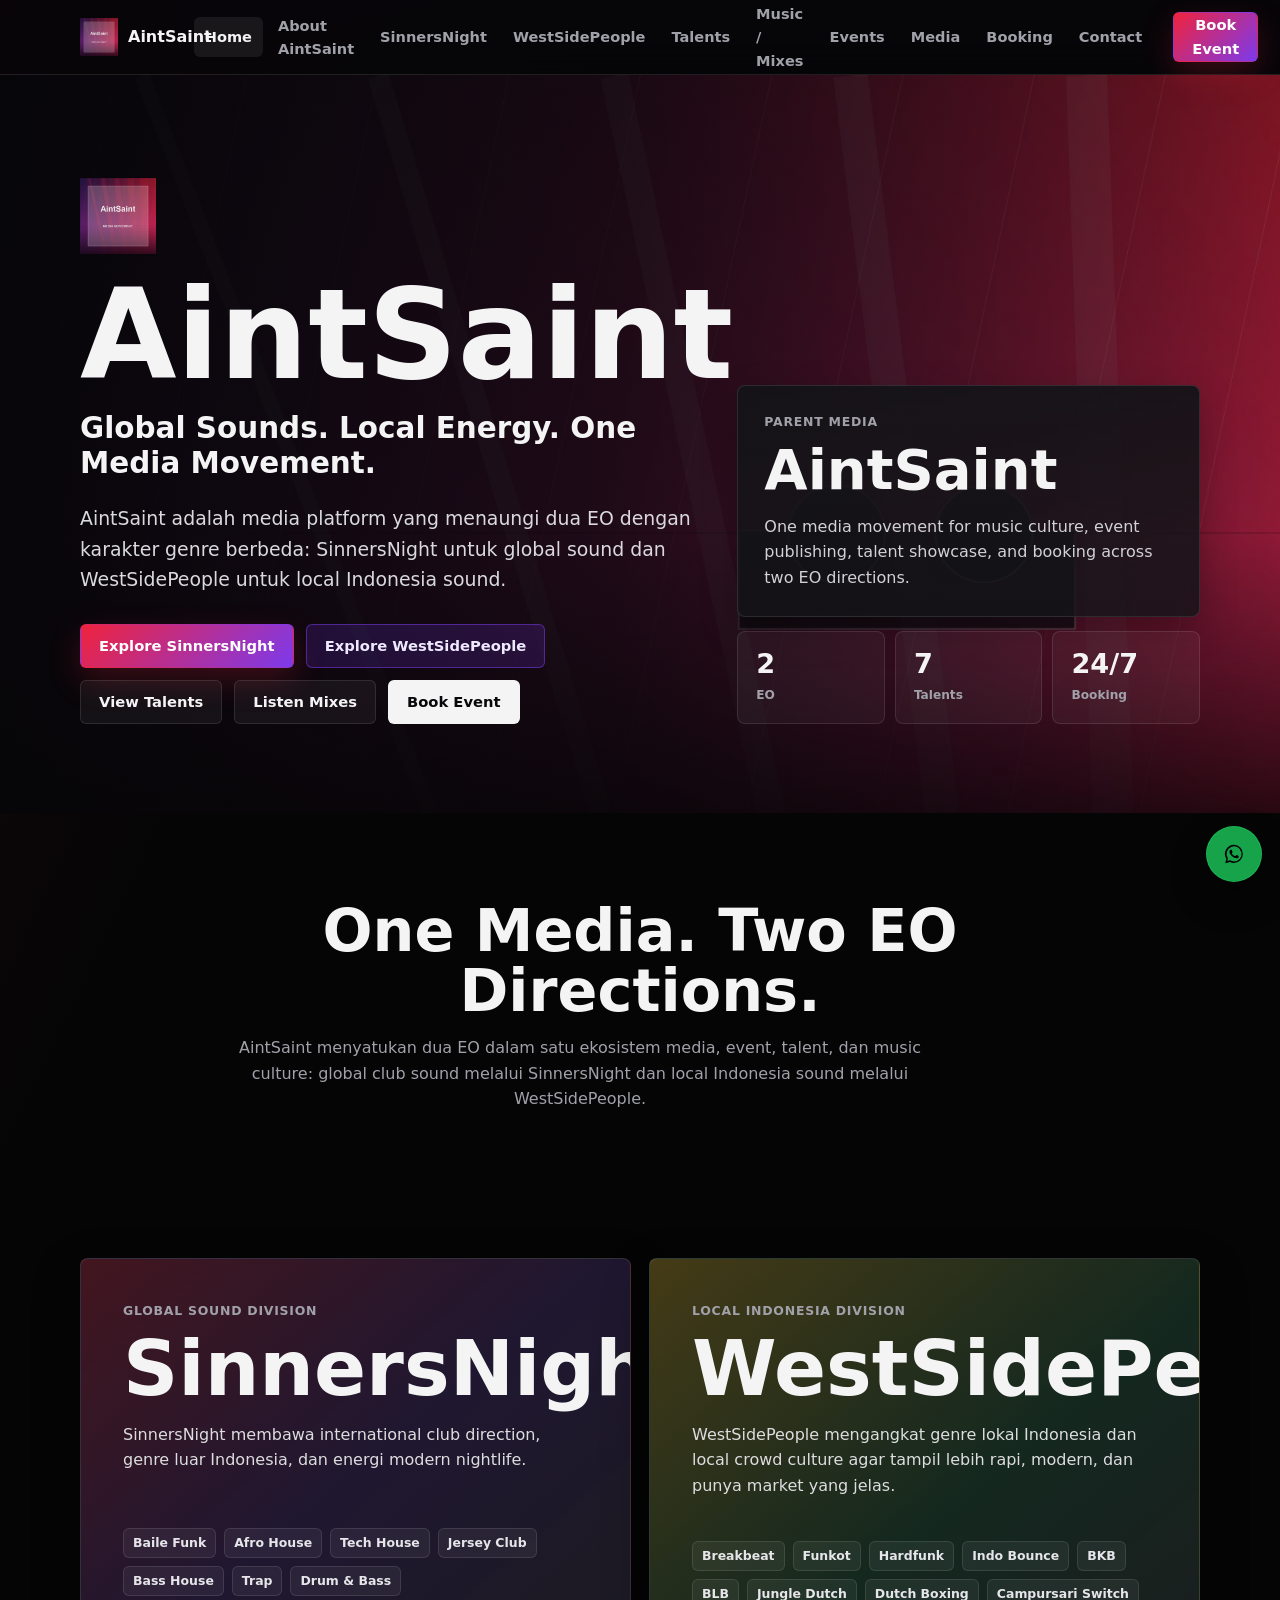
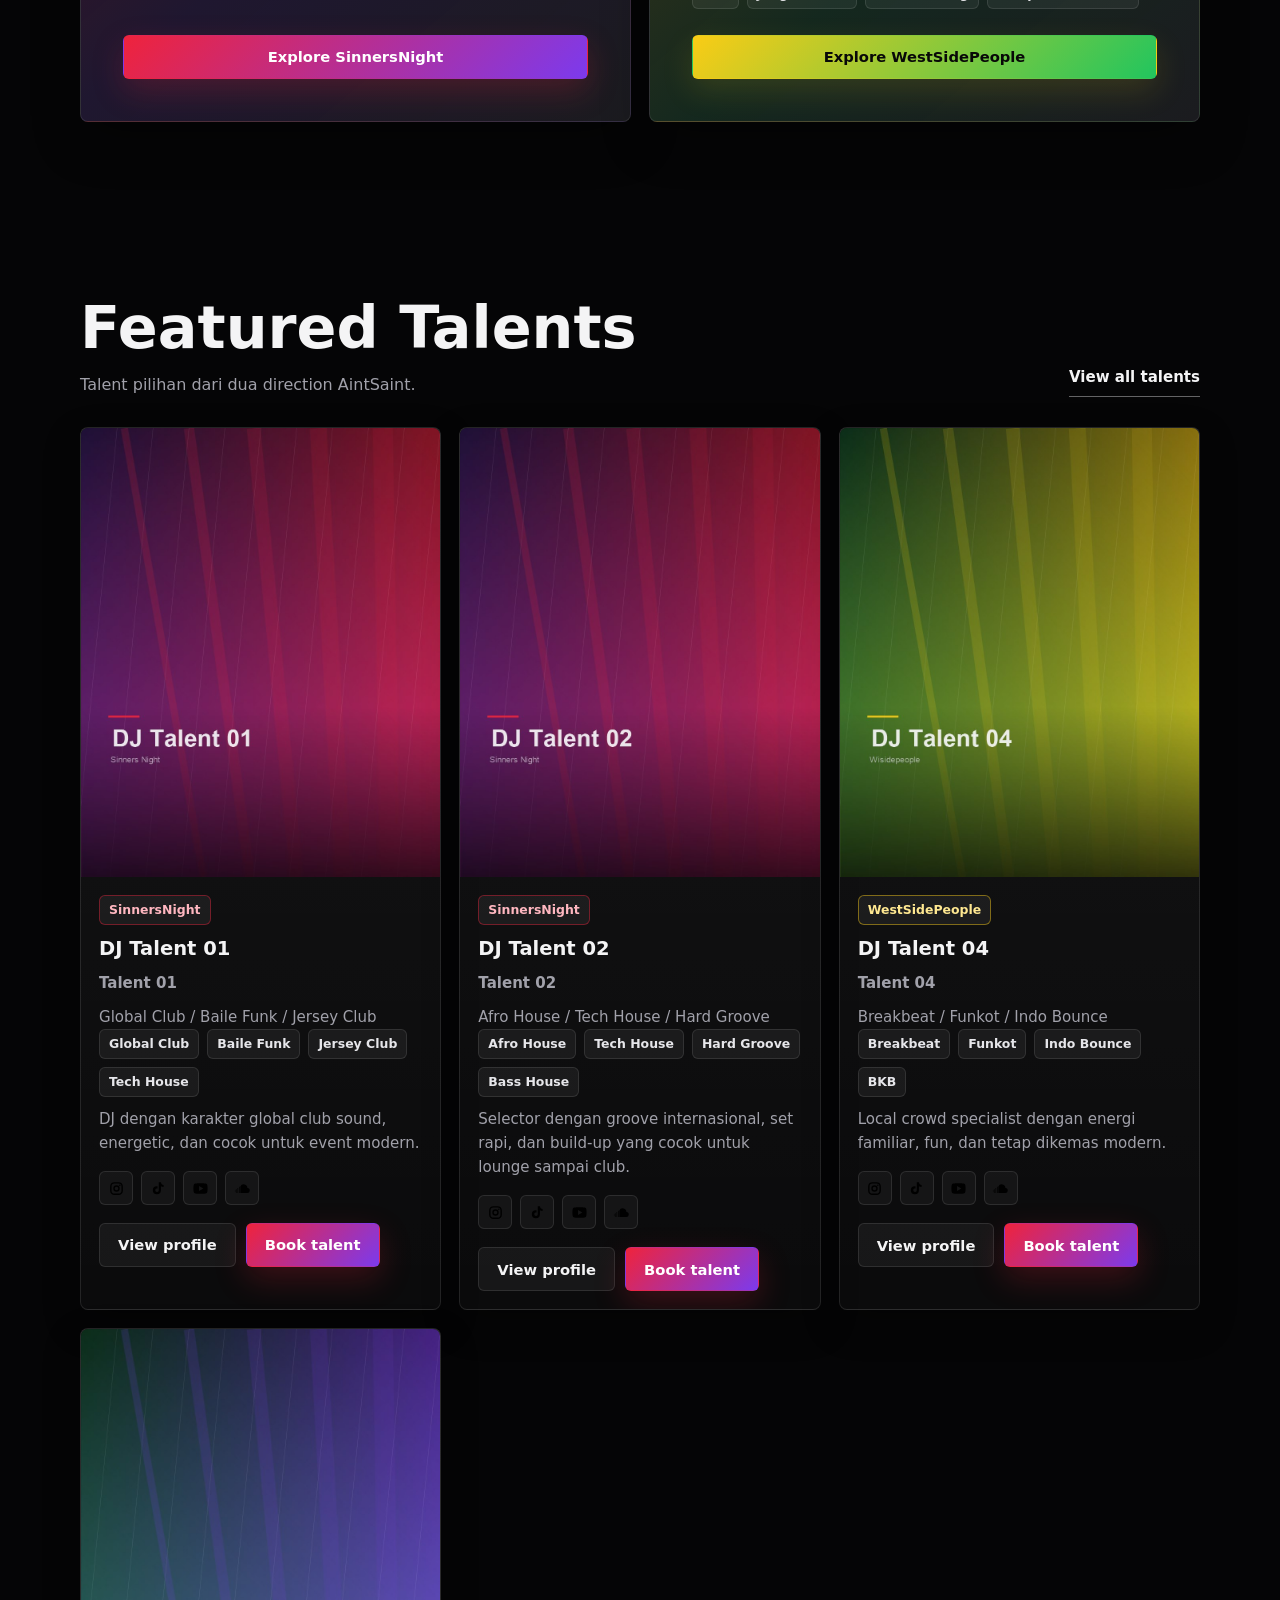
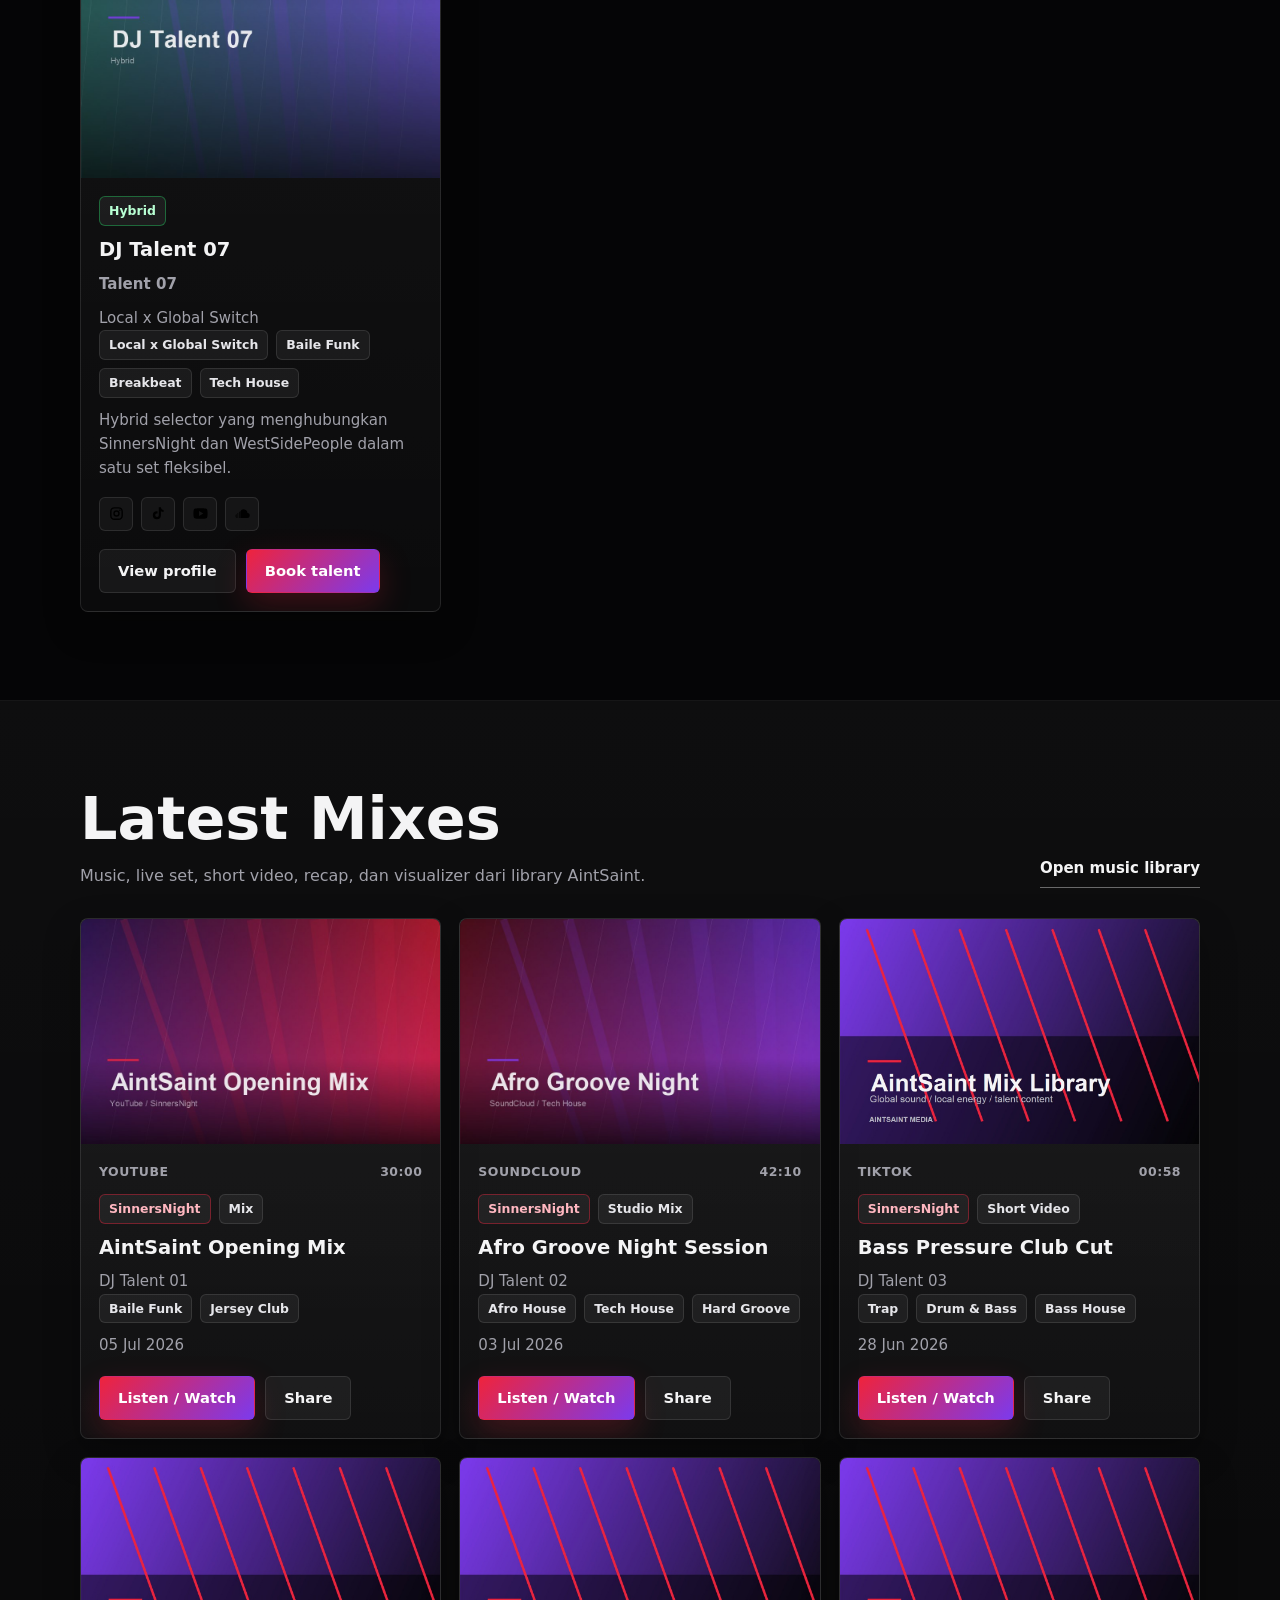
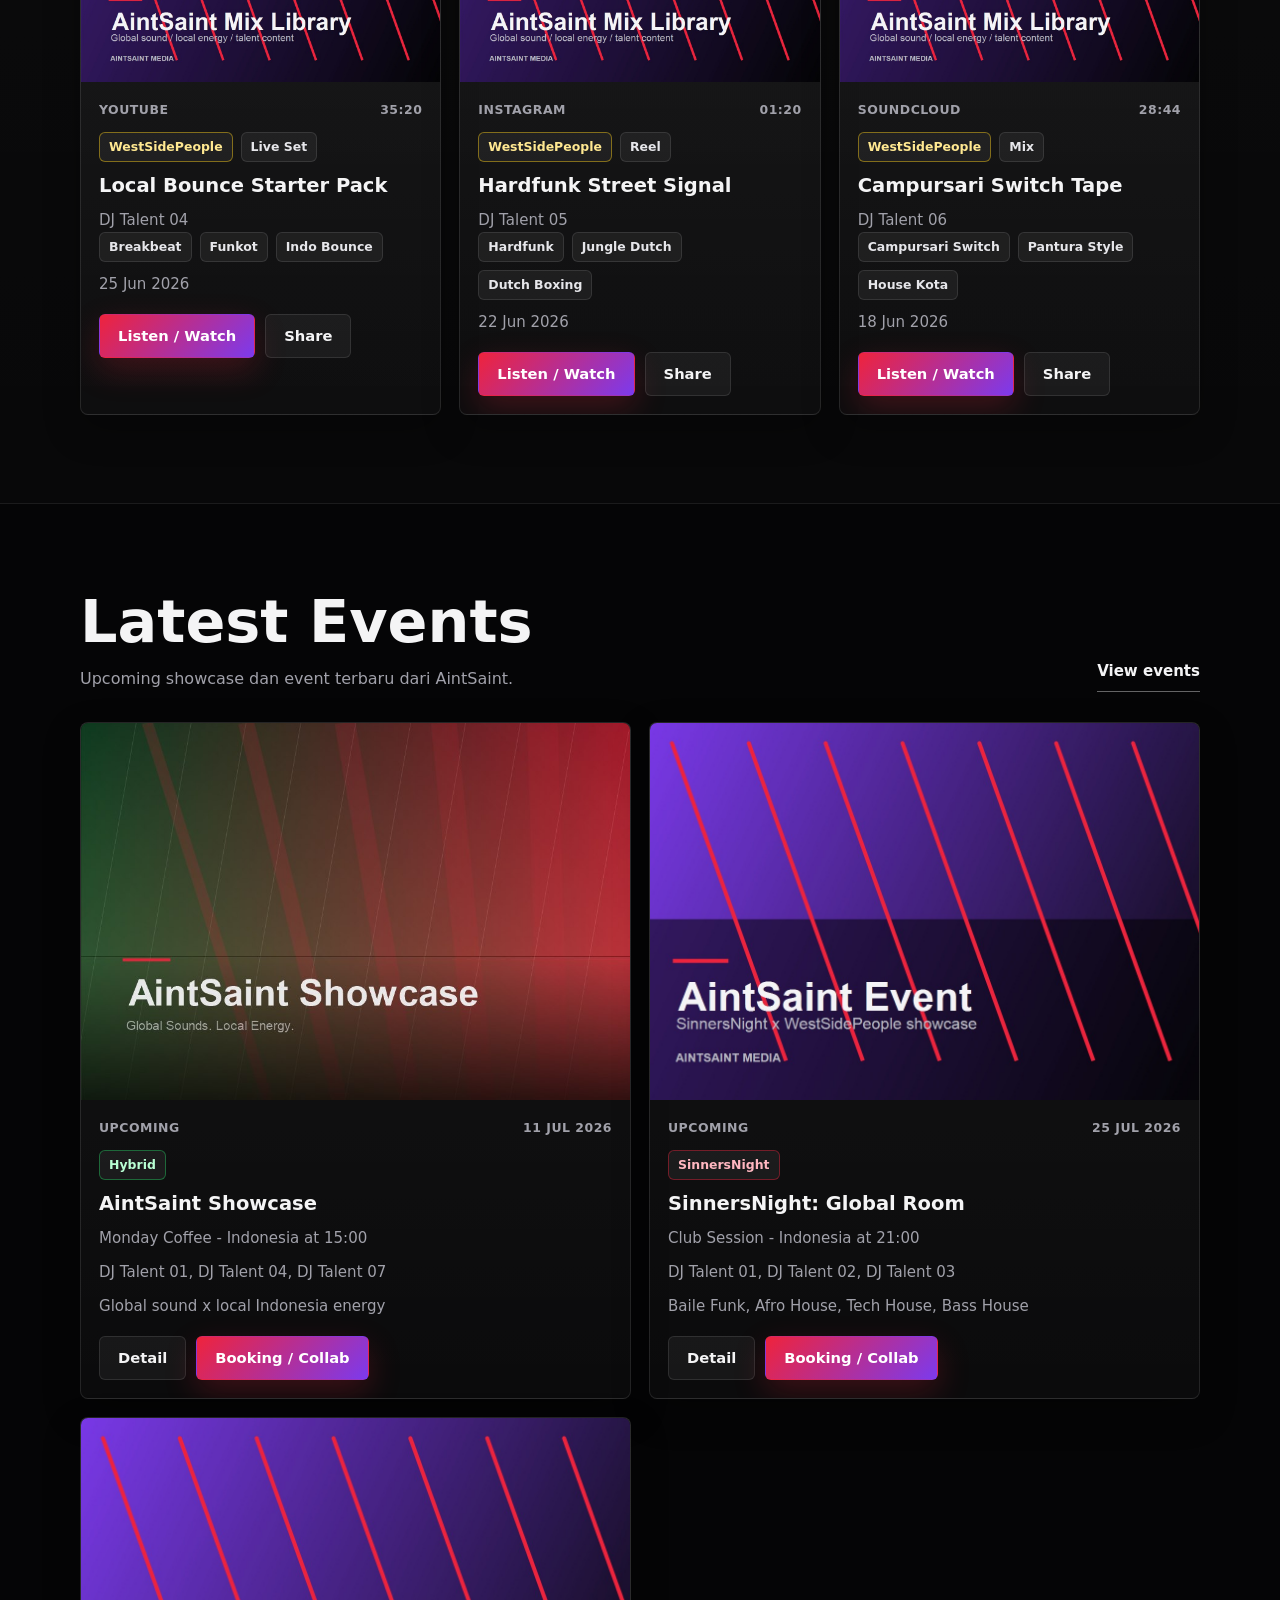
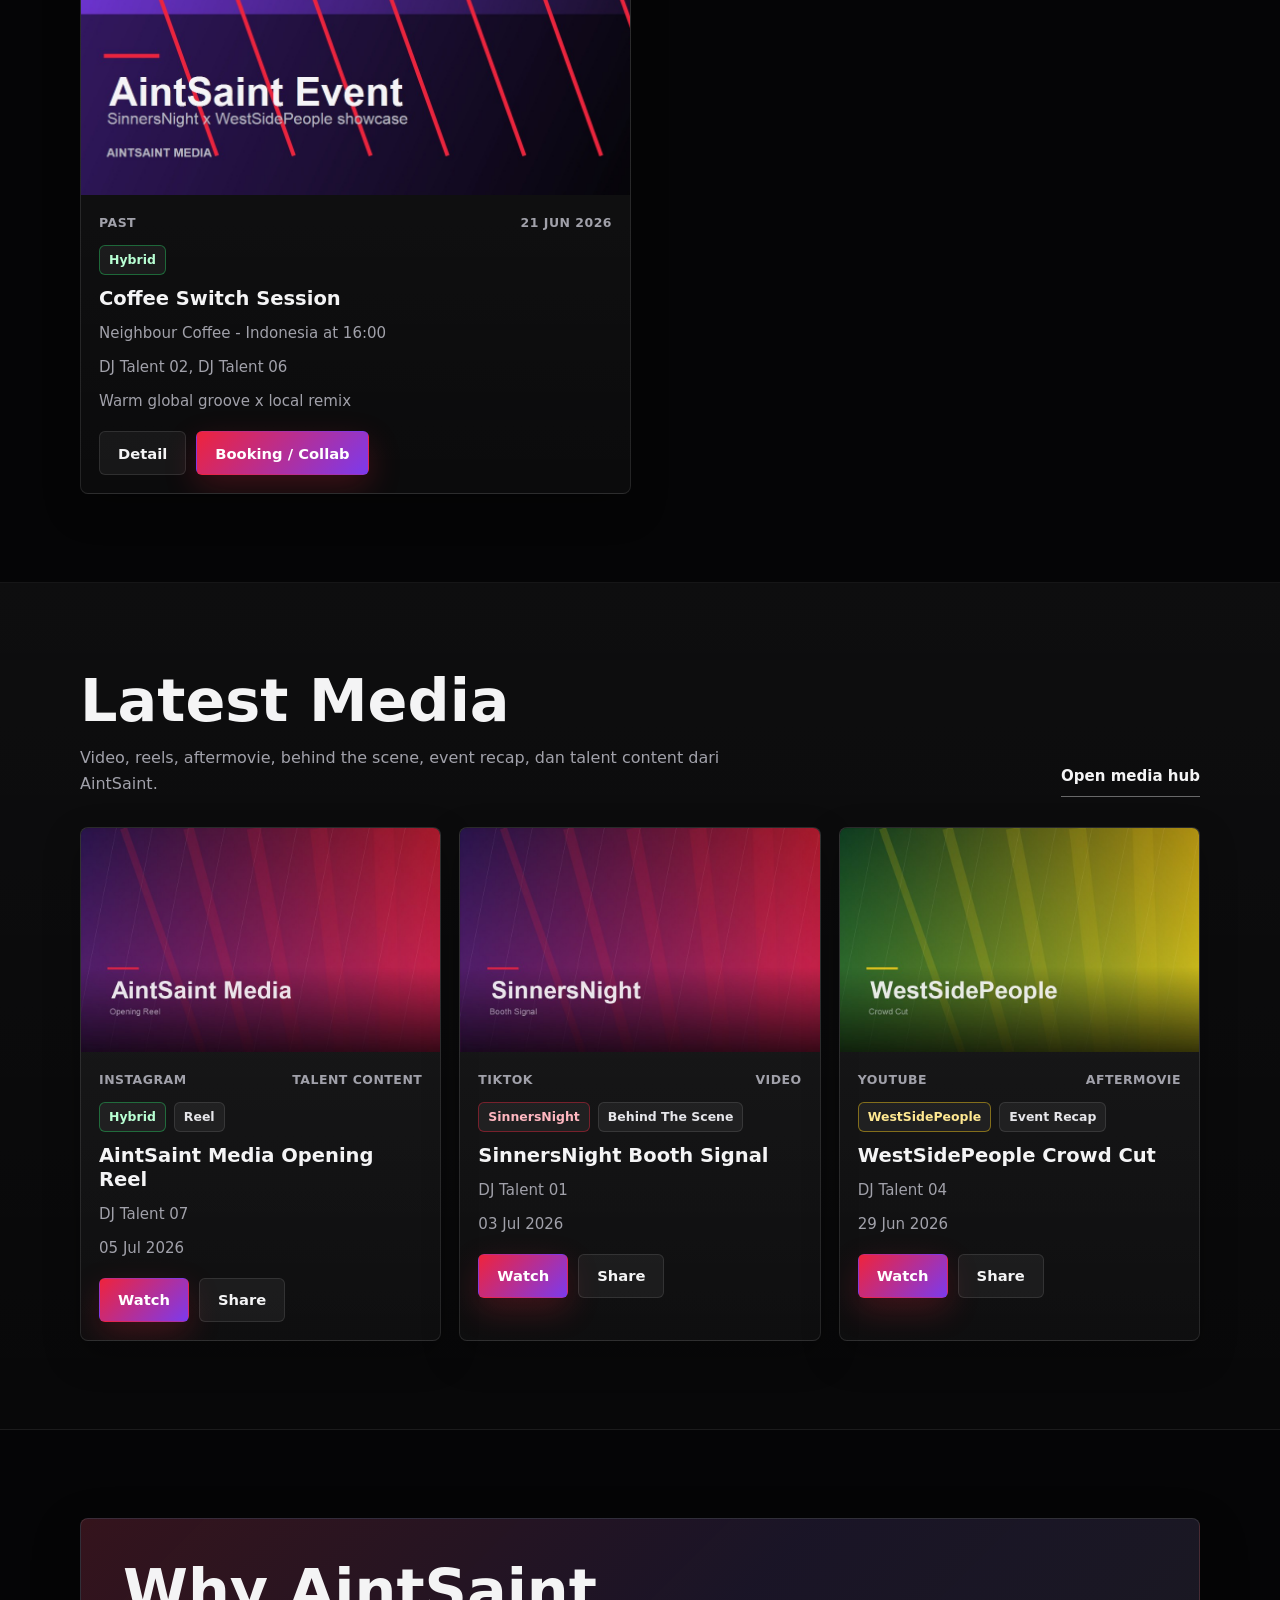
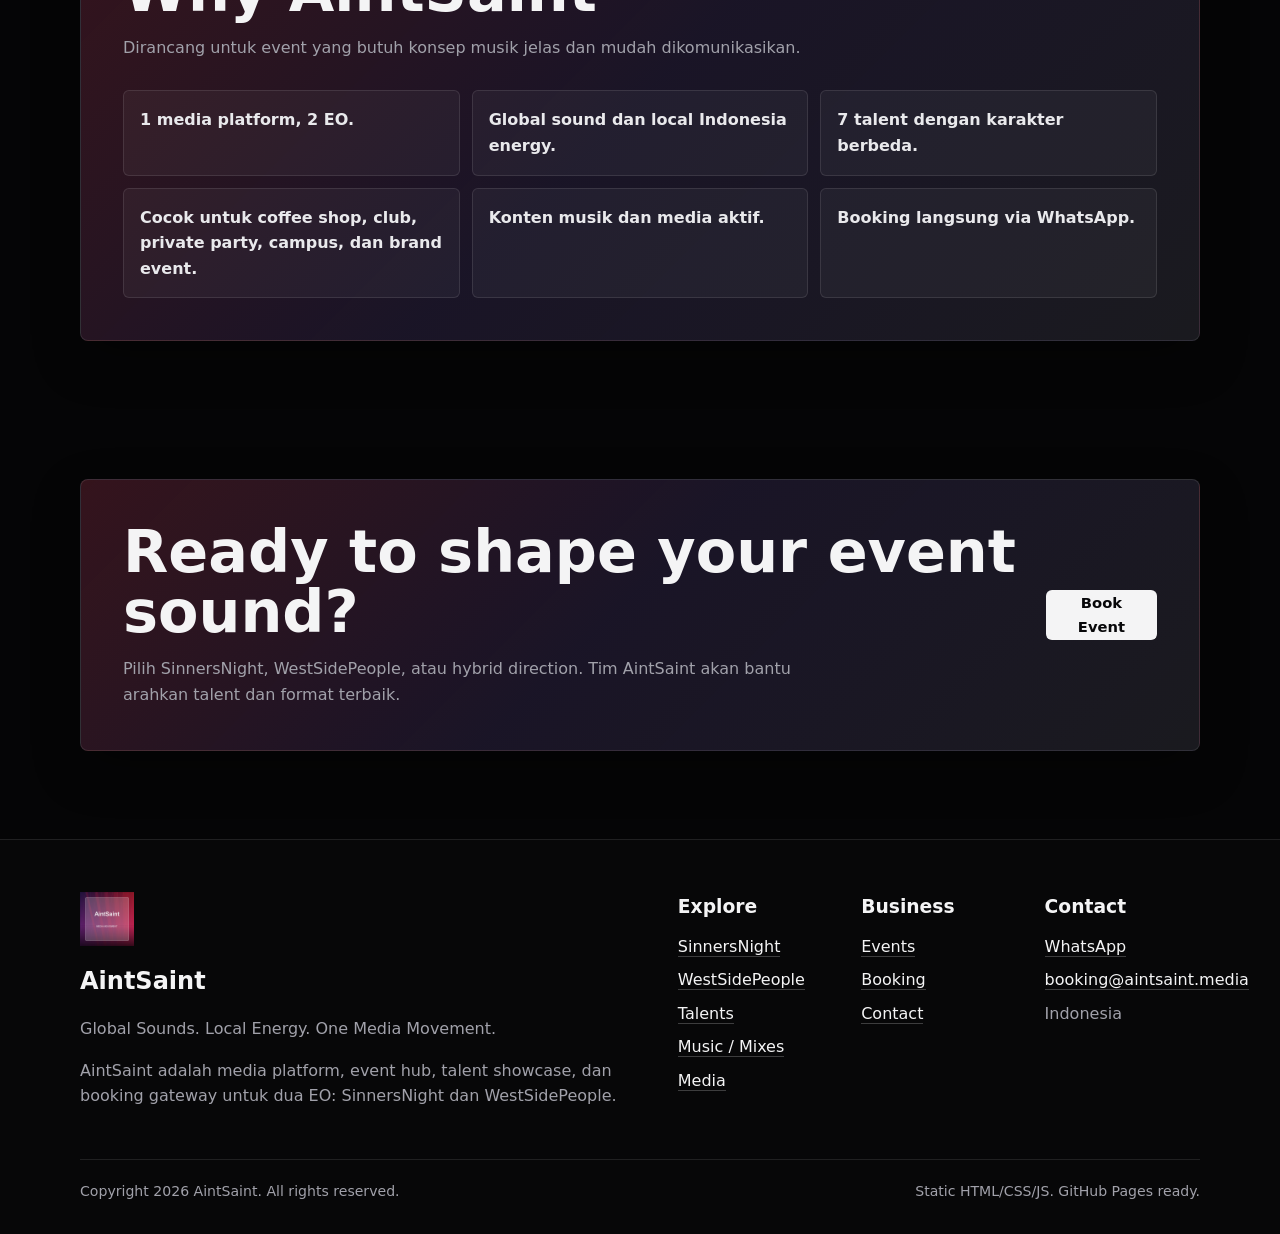
==== index.html @ 56b997b6 "Initial AintSaint static site" ====
﻿<!doctype html>
<html lang="id">
  <head>
    <meta charset="utf-8">
    <meta name="viewport" content="width=device-width, initial-scale=1">
    <title>AintSaint - Global Sounds. Local Energy. One Media Movement.</title>
    <meta name="description" content="AintSaint adalah media platform yang menaungi dua EO: SinnersNight untuk global sound dan WestSidePeople untuk local Indonesia sound.">
    <meta property="og:title" content="AintSaint - Global Sounds. Local Energy. One Media Movement.">
    <meta property="og:description" content="Global Sounds. Local Energy. One Media Movement. AintSaint menaungi SinnersNight dan WestSidePeople dalam satu ekosistem musik.">
    <meta property="og:image" content="assets/img/hero/home-hero.jpg">
    <link rel="icon" href="assets/img/logos/aintsaint-logo.png">
    <link rel="stylesheet" href="assets/css/style.css">
    <link rel="stylesheet" href="assets/css/animations.css">
    <link rel="stylesheet" href="assets/css/responsive.css">
  </head>
  <body data-page="home">
    <div id="site-header"></div>
    <main>
      <section class="hero hero--home hero--image">
        <div class="container hero__grid">
          <div class="hero__copy reveal">
            <img class="hero__logo" src="assets/img/logos/aintsaint-logo.png" alt="AintSaint logo">
            <h1>AintSaint</h1>
            <p class="hero__tagline">Global Sounds. Local Energy. One Media Movement.</p>
            <p class="hero__lead">AintSaint adalah media platform yang menaungi dua EO dengan karakter genre berbeda: SinnersNight untuk global sound dan WestSidePeople untuk local Indonesia sound.</p>
            <div class="hero__actions">
              <a class="btn btn-primary" href="sinnersnight.html">Explore SinnersNight</a>
              <a class="btn btn-secondary" href="westsidepeople.html">Explore WestSidePeople</a>
              <a class="btn btn-ghost" href="talents.html">View Talents</a>
              <a class="btn btn-ghost" href="mixes.html">Listen Mixes</a>
              <a class="btn btn-light" href="booking.html">Book Event</a>
            </div>
          </div>
          <div class="hero__panel reveal">
            <div class="signal-card">
              <span>Parent Media</span>
              <strong>AintSaint</strong>
              <p>One media movement for music culture, event publishing, talent showcase, and booking across two EO directions.</p>
            </div>
            <div class="signal-row">
              <div><strong>2</strong><span>EO</span></div>
              <div><strong>7</strong><span>Talents</span></div>
              <div><strong>24/7</strong><span>Booking</span></div>
            </div>
          </div>
        </div>
      </section>

      <section class="section">
        <div class="container narrow reveal">
          <div class="section-header section-header--center">
            <h2>One Media. Two EO Directions.</h2>
            <p>AintSaint menyatukan dua EO dalam satu ekosistem media, event, talent, dan music culture: global club sound melalui SinnersNight dan local Indonesia sound melalui WestSidePeople.</p>
          </div>
        </div>
      </section>

      <section class="section section--tight">
        <div class="container split-brand-grid">
          <article class="brand-card brand-card--sinners reveal">
            <div>
              <span class="label">Global Sound Division</span>
              <h2>SinnersNight</h2>
              <p>SinnersNight membawa international club direction, genre luar Indonesia, dan energi modern nightlife.</p>
            </div>
            <div class="tag-cloud">
              <span>Baile Funk</span><span>Afro House</span><span>Tech House</span><span>Jersey Club</span><span>Bass House</span><span>Trap</span><span>Drum &amp; Bass</span>
            </div>
            <a class="btn btn-primary" href="sinnersnight.html">Explore SinnersNight</a>
          </article>
          <article class="brand-card brand-card--westside reveal">
            <div>
              <span class="label">Local Indonesia Division</span>
              <h2>WestSidePeople</h2>
              <p>WestSidePeople mengangkat genre lokal Indonesia dan local crowd culture agar tampil lebih rapi, modern, dan punya market yang jelas.</p>
            </div>
            <div class="tag-cloud">
              <span>Breakbeat</span><span>Funkot</span><span>Hardfunk</span><span>Indo Bounce</span><span>BKB</span><span>BLB</span><span>Jungle Dutch</span><span>Dutch Boxing</span><span>Campursari Switch</span>
            </div>
            <a class="btn btn-accent" href="westsidepeople.html">Explore WestSidePeople</a>
          </article>
        </div>
      </section>

      <section class="section">
        <div class="container">
          <div class="section-header">
            <div>
              <h2>Featured Talents</h2>
              <p>Talent pilihan dari dua direction AintSaint.</p>
            </div>
            <a class="text-link" href="talents.html">View all talents</a>
          </div>
          <div id="featured-talents" class="card-grid"></div>
        </div>
      </section>

      <section class="section section--soft">
        <div class="container">
          <div class="section-header">
            <div>
              <h2>Latest Mixes</h2>
              <p>Music, live set, short video, recap, dan visualizer dari library AintSaint.</p>
            </div>
            <a class="text-link" href="mixes.html">Open music library</a>
          </div>
          <div id="latest-mixes" class="mix-grid"></div>
        </div>
      </section>

      <section class="section">
        <div class="container">
          <div class="section-header">
            <div>
              <h2>Latest Events</h2>
              <p>Upcoming showcase dan event terbaru dari AintSaint.</p>
            </div>
            <a class="text-link" href="events.html">View events</a>
          </div>
          <div id="home-events" class="event-grid"></div>
        </div>
      </section>

      <section class="section section--soft">
        <div class="container">
          <div class="section-header">
            <div>
              <h2>Latest Media</h2>
              <p>Video, reels, aftermovie, behind the scene, event recap, dan talent content dari AintSaint.</p>
            </div>
            <a class="text-link" href="media.html">Open media hub</a>
          </div>
          <div id="home-media" class="mix-grid"></div>
        </div>
      </section>

      <section class="section">
        <div class="container feature-band reveal">
          <div class="section-header">
            <div>
              <h2>Why AintSaint</h2>
              <p>Dirancang untuk event yang butuh konsep musik jelas dan mudah dikomunikasikan.</p>
            </div>
          </div>
          <div class="reason-grid">
            <div>1 media platform, 2 EO.</div>
            <div>Global sound dan local Indonesia energy.</div>
            <div>7 talent dengan karakter berbeda.</div>
            <div>Cocok untuk coffee shop, club, private party, campus, dan brand event.</div>
            <div>Konten musik dan media aktif.</div>
            <div>Booking langsung via WhatsApp.</div>
          </div>
        </div>
      </section>

      <section class="section section--cta">
        <div class="container cta-band reveal">
          <div>
            <h2>Ready to shape your event sound?</h2>
            <p>Pilih SinnersNight, WestSidePeople, atau hybrid direction. Tim AintSaint akan bantu arahkan talent dan format terbaik.</p>
          </div>
          <a class="btn btn-light" href="booking.html">Book Event</a>
        </div>
      </section>
    </main>
    <div id="site-footer"></div>
    <a class="floating-whatsapp" href="booking.html" aria-label="Chat WhatsApp AintSaint" data-whatsapp-link>
      <img src="assets/icons/whatsapp.svg" alt="">
    </a>
    <script src="assets/js/data-loader.js"></script>
    <script src="assets/js/utils.js"></script>
    <script src="assets/js/main.js"></script>
    <script src="assets/js/render-talents.js"></script>
    <script src="assets/js/render-mixes.js"></script>
    <script src="assets/js/render-events.js"></script>
    <script src="assets/js/render-media.js"></script>
  </body>
</html>
---- assets/css/style.css ----
﻿:root {
  --color-bg: #050506;
  --color-bg-soft: #0d0d10;
  --color-card: #141418;
  --color-card-soft: #1b1b22;
  --color-text: #f4f4f5;
  --color-muted: #a1a1aa;
  --color-border: rgba(255, 255, 255, 0.1);
  --color-primary: #ef233c;
  --color-secondary: #7c3aed;
  --color-accent: #facc15;
  --color-green: #22c55e;
  --gradient-sw: linear-gradient(135deg, #ef233c, #7c3aed);
  --gradient-sinners: linear-gradient(135deg, #ef233c, #7c3aed);
  --gradient-westside: linear-gradient(135deg, #facc15, #22c55e);
  --shadow-soft: 0 18px 48px rgba(0, 0, 0, 0.32);
  --shadow-card: 0 14px 36px rgba(0, 0, 0, 0.28);
  --radius: 8px;
  --header-height: 74px;
}

* {
  box-sizing: border-box;
}

html {
  scroll-behavior: smooth;
}

body {
  margin: 0;
  font-family: Inter, system-ui, -apple-system, BlinkMacSystemFont, "Segoe UI", sans-serif;
  color: var(--color-text);
  background:
    linear-gradient(180deg, rgba(124, 58, 237, 0.08), transparent 24rem),
    linear-gradient(115deg, rgba(239, 35, 60, 0.08), transparent 32rem),
    var(--color-bg);
  line-height: 1.6;
  min-width: 320px;
  overflow-x: hidden;
}

body.menu-open {
  overflow: hidden;
}

img {
  max-width: 100%;
  display: block;
}

a {
  color: inherit;
  text-decoration: none;
}

button,
input,
select,
textarea {
  font: inherit;
}

button {
  color: inherit;
}

main {
  min-height: 70vh;
}

.container {
  width: min(1120px, calc(100% - 32px));
  margin-inline: auto;
}

.narrow {
  width: min(840px, calc(100% - 32px));
}

.site-header {
  position: sticky;
  top: 0;
  z-index: 50;
  min-height: var(--header-height);
  border-bottom: 1px solid var(--color-border);
  background: rgba(5, 5, 6, 0.84);
  backdrop-filter: blur(18px);
}

.site-header__inner {
  min-height: var(--header-height);
  display: flex;
  align-items: center;
  justify-content: space-between;
  gap: 20px;
}

.brand {
  display: inline-flex;
  align-items: center;
  gap: 10px;
  font-weight: 800;
  letter-spacing: 0;
  white-space: nowrap;
}

.brand img {
  width: 38px;
  height: 38px;
  object-fit: contain;
}

.navbar {
  display: flex;
  align-items: center;
  gap: 4px;
}

.navbar a,
.mobile-menu a {
  min-height: 40px;
  display: inline-flex;
  align-items: center;
  border-radius: 6px;
  color: var(--color-muted);
  font-size: 0.91rem;
  font-weight: 650;
}

.navbar a {
  padding: 0 11px;
}

.navbar a:hover,
.navbar a.is-active,
.mobile-menu a:hover,
.mobile-menu a.is-active {
  color: var(--color-text);
  background: rgba(255, 255, 255, 0.07);
}

.nav-toggle {
  width: 44px;
  height: 44px;
  display: none;
  align-items: center;
  justify-content: center;
  gap: 4px;
  flex-direction: column;
  border: 1px solid var(--color-border);
  border-radius: 6px;
  background: rgba(255, 255, 255, 0.04);
  cursor: pointer;
}

.nav-toggle span {
  width: 18px;
  height: 2px;
  border-radius: 999px;
  background: var(--color-text);
}

.mobile-menu {
  display: none;
  border-top: 1px solid var(--color-border);
  background: rgba(5, 5, 6, 0.98);
}

.mobile-menu__inner {
  display: grid;
  gap: 8px;
  padding: 16px 0 20px;
}

.mobile-menu a {
  padding: 0 12px;
}

.btn {
  display: inline-flex;
  min-height: 44px;
  align-items: center;
  justify-content: center;
  gap: 8px;
  border: 1px solid transparent;
  border-radius: 6px;
  padding: 0 18px;
  font-size: 0.92rem;
  font-weight: 760;
  letter-spacing: 0;
  text-align: center;
  cursor: pointer;
  transition: transform 180ms ease, border-color 180ms ease, background 180ms ease, color 180ms ease;
}

.btn:hover {
  transform: translateY(-1px);
}

.btn-primary {
  background: var(--gradient-sinners);
  color: white;
  box-shadow: 0 12px 32px rgba(239, 35, 60, 0.22);
}

.btn-secondary {
  background: rgba(124, 58, 237, 0.18);
  border-color: rgba(124, 58, 237, 0.52);
  color: #efe9ff;
}

.btn-accent {
  background: var(--gradient-westside);
  color: #080808;
  box-shadow: 0 12px 32px rgba(250, 204, 21, 0.14);
}

.btn-ghost {
  background: rgba(255, 255, 255, 0.05);
  border-color: var(--color-border);
  color: var(--color-text);
}

.btn-light {
  background: var(--color-text);
  color: #08080a;
}

.text-link {
  display: inline-flex;
  align-items: center;
  min-height: 40px;
  color: var(--color-text);
  font-size: 0.94rem;
  font-weight: 760;
  border-bottom: 1px solid rgba(255, 255, 255, 0.38);
}

.hero {
  position: relative;
  min-height: min(760px, 82svh);
  display: flex;
  align-items: center;
  padding: 86px 0 72px;
  overflow: hidden;
}

.hero--subpage {
  min-height: 360px;
  padding: 88px 0 54px;
  background:
    linear-gradient(115deg, rgba(239, 35, 60, 0.15), transparent 40%),
    linear-gradient(240deg, rgba(34, 197, 94, 0.11), transparent 38%),
    #08080a;
}

.hero--image {
  background-size: cover;
  background-position: center;
}

.hero--home {
  background-image:
    linear-gradient(90deg, rgba(5, 5, 6, 0.96) 0%, rgba(5, 5, 6, 0.78) 48%, rgba(5, 5, 6, 0.3) 100%),
    url("../img/hero/home-hero.jpg");
}

.hero--sinners {
  background-image:
    linear-gradient(90deg, rgba(5, 5, 6, 0.95) 0%, rgba(31, 5, 20, 0.82) 48%, rgba(5, 5, 6, 0.3) 100%),
    url("../img/hero/sinnersnight-hero.jpg");
}

.hero--westside {
  background-image:
    linear-gradient(90deg, rgba(5, 5, 6, 0.95) 0%, rgba(28, 24, 4, 0.8) 48%, rgba(5, 5, 6, 0.3) 100%),
    url("../img/hero/westsidepeople-hero.jpg");
}

.hero__grid {
  display: grid;
  grid-template-columns: minmax(0, 1.14fr) minmax(280px, 0.86fr);
  align-items: end;
  gap: 44px;
}

.hero__copy {
  max-width: 760px;
}

.hero__logo {
  width: 76px;
  height: 76px;
  object-fit: contain;
  margin-bottom: 24px;
}

.hero h1,
.hero__simple h1 {
  margin: 0;
  font-size: clamp(3.4rem, 10vw, 7.8rem);
  line-height: 0.92;
  letter-spacing: 0;
}

.hero__simple h1 {
  font-size: clamp(2.8rem, 8vw, 6rem);
}

.hero__tagline {
  margin: 18px 0 0;
  font-size: clamp(1.25rem, 2.3vw, 2rem);
  line-height: 1.2;
  color: var(--color-text);
  font-weight: 760;
}

.hero__lead,
.hero__simple p {
  margin: 22px 0 0;
  max-width: 720px;
  color: #d9d9de;
  font-size: clamp(1rem, 1.7vw, 1.18rem);
}

.hero__actions {
  display: flex;
  flex-wrap: wrap;
  gap: 12px;
  margin-top: 30px;
}

.hero__panel {
  display: grid;
  gap: 14px;
}

.signal-card,
.card {
  border: 1px solid var(--color-border);
  border-radius: var(--radius);
  background: linear-gradient(180deg, rgba(255, 255, 255, 0.075), rgba(255, 255, 255, 0.035));
  box-shadow: var(--shadow-card);
}

.signal-card {
  padding: 26px;
  background: linear-gradient(180deg, rgba(20, 20, 24, 0.94), rgba(20, 20, 24, 0.82));
}

.signal-card span,
.label {
  display: block;
  color: var(--color-muted);
  font-size: 0.78rem;
  font-weight: 820;
  letter-spacing: 0.06em;
  text-transform: uppercase;
}

.signal-card strong {
  display: block;
  margin-top: 10px;
  font-size: clamp(1.9rem, 5vw, 3.5rem);
  line-height: 1;
}

.signal-card p {
  margin: 16px 0 0;
  color: #d1d1d6;
}

.signal-card--westside strong {
  color: var(--color-accent);
}

.signal-row {
  display: grid;
  grid-template-columns: repeat(3, 1fr);
  gap: 10px;
}

.signal-row div {
  min-height: 92px;
  padding: 18px;
  border: 1px solid var(--color-border);
  border-radius: var(--radius);
  background: rgba(255, 255, 255, 0.045);
}

.signal-row strong,
.signal-row span {
  display: block;
}

.signal-row strong {
  font-size: 1.7rem;
  line-height: 1;
}

.signal-row span {
  margin-top: 8px;
  color: var(--color-muted);
  font-size: 0.76rem;
  font-weight: 720;
}

.section {
  padding: 88px 0;
}

.section--tight {
  padding-top: 58px;
}

.section--soft {
  background: linear-gradient(180deg, rgba(255, 255, 255, 0.035), rgba(255, 255, 255, 0.01));
  border-block: 1px solid rgba(255, 255, 255, 0.055);
}

.section--cta {
  padding-top: 50px;
}

.section-header {
  display: flex;
  align-items: end;
  justify-content: space-between;
  gap: 24px;
  margin-bottom: 30px;
}

.section-header--center {
  display: block;
  text-align: center;
  margin-bottom: 0;
}

.section-header h2,
.card h2,
.feature-band h2,
.cta-band h2 {
  margin: 0;
  font-size: clamp(2rem, 4.6vw, 3.7rem);
  line-height: 1.02;
  letter-spacing: 0;
}

.section-header p,
.card p,
.feature-band p,
.cta-band p {
  margin: 14px 0 0;
  color: var(--color-muted);
  max-width: 720px;
}

.split-brand-grid {
  display: grid;
  grid-template-columns: repeat(2, minmax(0, 1fr));
  gap: 18px;
}

.brand-card {
  min-height: 460px;
  display: flex;
  flex-direction: column;
  justify-content: space-between;
  gap: 26px;
  padding: clamp(24px, 4vw, 42px);
  border: 1px solid var(--color-border);
  border-radius: var(--radius);
  overflow: hidden;
  box-shadow: var(--shadow-soft);
}

.brand-card--sinners {
  background:
    linear-gradient(140deg, rgba(239, 35, 60, 0.22), rgba(124, 58, 237, 0.12) 48%, rgba(255, 255, 255, 0.04)),
    #121216;
}

.brand-card--westside {
  background:
    linear-gradient(140deg, rgba(250, 204, 21, 0.22), rgba(34, 197, 94, 0.12) 54%, rgba(255, 255, 255, 0.04)),
    #121216;
}

.brand-card h2 {
  margin: 12px 0 0;
  font-size: clamp(2.4rem, 6vw, 5rem);
  line-height: 0.95;
  letter-spacing: 0;
}

.brand-card p {
  max-width: 560px;
  color: #dddddf;
}

.tag-cloud {
  display: flex;
  flex-wrap: wrap;
  gap: 8px;
}

.tag-cloud span,
.badge {
  display: inline-flex;
  align-items: center;
  min-height: 28px;
  border: 1px solid var(--color-border);
  border-radius: 6px;
  padding: 4px 9px;
  background: rgba(255, 255, 255, 0.055);
  color: #e6e6ea;
  font-size: 0.78rem;
  font-weight: 720;
}

.tag-cloud--large span {
  min-height: 38px;
  padding: 7px 12px;
  font-size: 0.9rem;
}

.badge--sinners {
  border-color: rgba(239, 35, 60, 0.42);
  color: #ffb7c0;
}

.badge--westside {
  border-color: rgba(250, 204, 21, 0.45);
  color: #ffe891;
}

.badge--hybrid {
  border-color: rgba(34, 197, 94, 0.45);
  color: #b8ffd3;
}

.card-grid,
.mix-grid,
.event-grid,
.service-grid,
.contact-grid {
  display: grid;
  grid-template-columns: repeat(3, minmax(0, 1fr));
  gap: 18px;
}

.mix-grid {
  grid-template-columns: repeat(3, minmax(0, 1fr));
}

.event-grid {
  grid-template-columns: repeat(2, minmax(0, 1fr));
}

.service-grid--compact {
  grid-template-columns: repeat(4, minmax(0, 1fr));
}

.card {
  padding: 22px;
}

.talent-card,
.mix-card,
.event-card,
.service-card,
.contact-card {
  position: relative;
  min-width: 0;
  border: 1px solid var(--color-border);
  border-radius: var(--radius);
  background: linear-gradient(180deg, rgba(255, 255, 255, 0.065), rgba(255, 255, 255, 0.028));
  overflow: hidden;
  box-shadow: var(--shadow-card);
}

.talent-card {
  display: flex;
  flex-direction: column;
}

.talent-card__image {
  aspect-ratio: 4 / 5;
  width: 100%;
  object-fit: cover;
  background: var(--color-card-soft);
}

.talent-card__body,
.mix-card__body,
.event-card__body,
.service-card {
  padding: 18px;
}

.talent-card h3,
.mix-card h3,
.event-card h3,
.service-card h3,
.contact-card strong {
  margin: 0;
  font-size: 1.22rem;
  line-height: 1.22;
}

.talent-card p,
.mix-card p,
.event-card p,
.service-card p {
  margin: 10px 0 0;
  color: var(--color-muted);
  font-size: 0.94rem;
}

.talent-card__meta,
.mix-card__meta,
.event-card__meta {
  display: flex;
  flex-wrap: wrap;
  gap: 8px;
  margin-bottom: 12px;
}

.talent-card__actions,
.mix-card__actions,
.event-card__actions {
  display: flex;
  flex-wrap: wrap;
  gap: 10px;
  margin-top: 18px;
}

.social-row {
  display: flex;
  flex-wrap: wrap;
  gap: 8px;
  margin-top: 16px;
}

.social-row a {
  width: 34px;
  height: 34px;
  display: inline-flex;
  align-items: center;
  justify-content: center;
  border: 1px solid var(--color-border);
  border-radius: 6px;
  background: rgba(255, 255, 255, 0.04);
}

.social-row img {
  width: 17px;
  height: 17px;
}

.mix-card__thumb,
.event-card__poster {
  aspect-ratio: 16 / 10;
  width: 100%;
  object-fit: cover;
  background: var(--color-card-soft);
}

.event-card__poster {
  aspect-ratio: 16 / 11;
}

.mix-card__topline,
.event-card__topline {
  display: flex;
  justify-content: space-between;
  gap: 10px;
  align-items: center;
  margin-bottom: 12px;
  color: var(--color-muted);
  font-size: 0.78rem;
  font-weight: 760;
  text-transform: uppercase;
  letter-spacing: 0.04em;
}

.featured-mix {
  min-height: 1px;
}

.featured-mix .mix-card {
  display: grid;
  grid-template-columns: minmax(260px, 0.9fr) minmax(0, 1.1fr);
  align-items: stretch;
}

.featured-mix .mix-card__thumb {
  height: 100%;
  aspect-ratio: auto;
}

.feature-band,
.cta-band {
  border: 1px solid var(--color-border);
  border-radius: var(--radius);
  background:
    linear-gradient(135deg, rgba(239, 35, 60, 0.16), rgba(124, 58, 237, 0.08) 48%, rgba(255, 255, 255, 0.04)),
    #111116;
  padding: clamp(24px, 4vw, 42px);
  box-shadow: var(--shadow-soft);
}

.feature-band--sinners {
  background: linear-gradient(135deg, rgba(239, 35, 60, 0.2), rgba(124, 58, 237, 0.12)), #111116;
}

.feature-band--westside {
  background: linear-gradient(135deg, rgba(250, 204, 21, 0.2), rgba(34, 197, 94, 0.12)), #111116;
}

.cta-band {
  display: flex;
  align-items: center;
  justify-content: space-between;
  gap: 24px;
}

.reason-grid {
  display: grid;
  grid-template-columns: repeat(3, minmax(0, 1fr));
  gap: 12px;
  margin-top: 24px;
}

.reason-grid div,
.stacked-list div,
.process-list div {
  border: 1px solid var(--color-border);
  border-radius: 6px;
  padding: 16px;
  background: rgba(255, 255, 255, 0.045);
  color: #e9e9ec;
  font-weight: 680;
}

.two-column {
  display: grid;
  grid-template-columns: minmax(0, 0.9fr) minmax(0, 1.1fr);
  gap: 42px;
  align-items: start;
}

.stacked-list,
.process-list {
  display: grid;
  gap: 12px;
}

.process-list {
  counter-reset: step;
}

.process-list div {
  display: flex;
  align-items: center;
  gap: 12px;
}

.process-list div::before {
  counter-increment: step;
  content: counter(step, decimal-leading-zero);
  display: inline-flex;
  width: 36px;
  height: 36px;
  align-items: center;
  justify-content: center;
  border-radius: 6px;
  background: var(--gradient-sw);
  color: white;
  font-size: 0.76rem;
  font-weight: 820;
}

.architecture {
  text-align: center;
}

.architecture__parent {
  display: inline-flex;
  min-width: 180px;
  min-height: 76px;
  align-items: center;
  justify-content: center;
  border: 1px solid rgba(255, 255, 255, 0.2);
  border-radius: var(--radius);
  background: var(--gradient-sw);
  font-size: 2rem;
  font-weight: 850;
}

.architecture__line {
  width: 1px;
  height: 44px;
  margin: 0 auto;
  background: var(--color-border);
}

.architecture__children {
  display: grid;
  grid-template-columns: repeat(2, minmax(0, 1fr));
  gap: 18px;
}

.card--sinners {
  border-color: rgba(239, 35, 60, 0.35);
}

.card--westside {
  border-color: rgba(250, 204, 21, 0.35);
}

.check-list {
  margin: 16px 0 0;
  padding: 0;
  display: grid;
  gap: 10px;
  list-style: none;
  color: #dcdce0;
}

.check-list li {
  position: relative;
  padding-left: 22px;
}

.check-list li::before {
  content: "";
  position: absolute;
  left: 0;
  top: 0.65em;
  width: 8px;
  height: 8px;
  border-radius: 2px;
  background: var(--gradient-sw);
}

.filter-bar {
  display: flex;
  align-items: end;
  justify-content: space-between;
  gap: 14px;
  margin-bottom: 24px;
  padding: 14px;
  border: 1px solid var(--color-border);
  border-radius: var(--radius);
  background: rgba(255, 255, 255, 0.045);
}

.filter-bar--mixes {
  display: grid;
  grid-template-columns: repeat(5, minmax(150px, 1fr));
  align-items: end;
}

.segmented-control {
  display: flex;
  flex-wrap: wrap;
  gap: 8px;
}

.segmented-control button {
  min-height: 40px;
  border: 1px solid var(--color-border);
  border-radius: 6px;
  padding: 0 14px;
  background: rgba(255, 255, 255, 0.04);
  color: var(--color-muted);
  font-size: 0.88rem;
  font-weight: 720;
  cursor: pointer;
}

.segmented-control button.is-active {
  background: var(--gradient-sw);
  border-color: transparent;
  color: white;
}

label {
  display: grid;
  gap: 7px;
}

label span,
.search-field span {
  color: var(--color-muted);
  font-size: 0.78rem;
  font-weight: 760;
}

input,
select,
textarea {
  width: 100%;
  min-height: 44px;
  border: 1px solid var(--color-border);
  border-radius: 6px;
  padding: 0 12px;
  background: rgba(5, 5, 6, 0.72);
  color: var(--color-text);
  outline: none;
}

textarea {
  min-height: 130px;
  padding: 12px;
  resize: vertical;
}

input:focus,
select:focus,
textarea:focus {
  border-color: rgba(239, 35, 60, 0.65);
  box-shadow: 0 0 0 3px rgba(239, 35, 60, 0.14);
}

.result-count {
  margin-bottom: 16px;
  color: var(--color-muted);
  font-size: 0.9rem;
  font-weight: 720;
}

.empty-state {
  grid-column: 1 / -1;
  padding: 28px;
  border: 1px dashed var(--color-border);
  border-radius: var(--radius);
  background: rgba(255, 255, 255, 0.035);
  color: var(--color-muted);
  text-align: center;
}

.booking-layout {
  display: grid;
  grid-template-columns: minmax(0, 1.35fr) minmax(300px, 0.65fr);
  gap: 20px;
  align-items: start;
}

.booking-form {
  padding: clamp(18px, 3vw, 28px);
}

.form-grid {
  display: grid;
  grid-template-columns: repeat(2, minmax(0, 1fr));
  gap: 16px;
}

.form-full {
  grid-column: 1 / -1;
}

.form-message {
  margin: 18px 0;
  color: #ffc0c8;
  font-weight: 680;
}

.form-message.is-success {
  color: #b8ffd3;
}

.booking-notes {
  display: grid;
  gap: 16px;
}

.contact-alt a,
.site-footer a {
  color: var(--color-text);
  border-bottom: 1px solid rgba(255, 255, 255, 0.22);
}

.contact-grid {
  grid-template-columns: repeat(4, minmax(0, 1fr));
}

.contact-card {
  min-height: 150px;
  display: grid;
  align-content: space-between;
  gap: 18px;
  padding: 20px;
}

.contact-card img {
  width: 24px;
  height: 24px;
}

.contact-card span {
  color: var(--color-muted);
  font-size: 0.8rem;
  font-weight: 760;
  text-transform: uppercase;
  letter-spacing: 0.04em;
}

.talent-detail-hero {
  min-height: auto;
  padding: 68px 0;
}

.talent-detail-grid {
  display: grid;
  grid-template-columns: minmax(260px, 0.72fr) minmax(0, 1.28fr);
  gap: 34px;
  align-items: center;
}

.talent-detail-photo {
  border-radius: var(--radius);
  aspect-ratio: 4 / 5;
  width: 100%;
  object-fit: cover;
  border: 1px solid var(--color-border);
  box-shadow: var(--shadow-card);
}

.detail-section-grid {
  display: grid;
  grid-template-columns: repeat(2, minmax(0, 1fr));
  gap: 18px;
}

.gallery-strip {
  display: grid;
  grid-template-columns: repeat(3, minmax(0, 1fr));
  gap: 12px;
}

.gallery-strip img {
  aspect-ratio: 16 / 10;
  width: 100%;
  object-fit: cover;
  border: 1px solid var(--color-border);
  border-radius: var(--radius);
}

.modal {
  position: fixed;
  inset: 0;
  z-index: 100;
  display: none;
  align-items: center;
  justify-content: center;
  padding: 18px;
  background: rgba(0, 0, 0, 0.76);
}

.modal.is-open {
  display: flex;
}

.modal__panel {
  width: min(740px, 100%);
  max-height: min(760px, calc(100svh - 36px));
  overflow: auto;
  border: 1px solid var(--color-border);
  border-radius: var(--radius);
  background: #101014;
  box-shadow: var(--shadow-soft);
  padding: 22px;
}

.modal__close {
  min-height: 40px;
  margin-left: auto;
  display: flex;
  align-items: center;
  justify-content: center;
  border: 1px solid var(--color-border);
  border-radius: 6px;
  background: rgba(255, 255, 255, 0.05);
  padding: 0 14px;
  cursor: pointer;
}

.site-footer {
  padding: 52px 0 32px;
  border-top: 1px solid var(--color-border);
  background: #070708;
}

.site-footer__grid {
  display: grid;
  grid-template-columns: minmax(0, 1.1fr) repeat(3, minmax(140px, 0.3fr));
  gap: 28px;
}

.site-footer h2,
.site-footer h3 {
  margin: 0;
}

.site-footer p,
.site-footer li {
  color: var(--color-muted);
}

.site-footer ul {
  margin: 12px 0 0;
  padding: 0;
  display: grid;
  gap: 8px;
  list-style: none;
}

.site-footer__brand img {
  width: 54px;
  height: 54px;
  margin-bottom: 16px;
}

.site-footer__bottom {
  display: flex;
  justify-content: space-between;
  gap: 16px;
  margin-top: 34px;
  padding-top: 20px;
  border-top: 1px solid var(--color-border);
  color: var(--color-muted);
  font-size: 0.88rem;
}

.floating-whatsapp {
  position: fixed;
  right: 18px;
  bottom: 18px;
  z-index: 70;
  width: 56px;
  height: 56px;
  display: flex;
  align-items: center;
  justify-content: center;
  border: 1px solid rgba(34, 197, 94, 0.5);
  border-radius: 50%;
  background: #16a34a;
  box-shadow: 0 16px 34px rgba(0, 0, 0, 0.38);
}

.floating-whatsapp img {
  width: 26px;
  height: 26px;
}

.hidden {
  display: none !important;
}
---- assets/css/animations.css ----
﻿@media (prefers-reduced-motion: no-preference) {
  .reveal {
    opacity: 0;
    transform: translateY(16px);
    transition: opacity 520ms ease, transform 520ms ease;
  }

  .reveal.is-visible {
    opacity: 1;
    transform: translateY(0);
  }

  .talent-card,
  .mix-card,
  .event-card,
  .service-card,
  .contact-card {
    transition: transform 180ms ease, border-color 180ms ease, background 180ms ease;
  }

  .talent-card:hover,
  .mix-card:hover,
  .event-card:hover,
  .service-card:hover,
  .contact-card:hover {
    transform: translateY(-3px);
    border-color: rgba(255, 255, 255, 0.22);
  }
}

@media (prefers-reduced-motion: reduce) {
  html {
    scroll-behavior: auto;
  }
}
---- assets/css/responsive.css ----
﻿@media (max-width: 1024px) {
  .navbar,
  .site-header .btn {
    display: none;
  }

  .nav-toggle {
    display: inline-flex;
  }

  .mobile-menu.is-open {
    display: block;
  }

  .hero__grid,
  .two-column,
  .booking-layout,
  .talent-detail-grid {
    grid-template-columns: 1fr;
  }

  .hero__panel {
    max-width: 620px;
  }

  .card-grid,
  .mix-grid,
  .service-grid,
  .service-grid--compact,
  .contact-grid {
    grid-template-columns: repeat(2, minmax(0, 1fr));
  }

  .filter-bar--mixes {
    grid-template-columns: repeat(2, minmax(0, 1fr));
  }

  .site-footer__grid {
    grid-template-columns: repeat(2, minmax(0, 1fr));
  }
}

@media (max-width: 768px) {
  :root {
    --header-height: 66px;
  }

  .container,
  .narrow {
    width: min(100% - 24px, 1120px);
  }

  .hero {
    min-height: auto;
    padding: 58px 0 52px;
  }

  .hero--subpage {
    min-height: auto;
    padding: 62px 0 44px;
  }

  .hero__logo {
    width: 62px;
    height: 62px;
  }

  .hero__actions,
  .talent-card__actions,
  .mix-card__actions,
  .event-card__actions {
    flex-direction: column;
    align-items: stretch;
  }

  .split-brand-grid,
  .card-grid,
  .mix-grid,
  .event-grid,
  .service-grid,
  .service-grid--compact,
  .contact-grid,
  .architecture__children,
  .reason-grid,
  .detail-section-grid,
  .gallery-strip {
    grid-template-columns: 1fr;
  }

  .brand-card {
    min-height: 380px;
  }

  .section {
    padding: 62px 0;
  }

  .section--tight {
    padding-top: 38px;
  }

  .section-header,
  .cta-band,
  .site-footer__bottom {
    display: grid;
    align-items: start;
  }

  .filter-bar {
    display: grid;
    align-items: stretch;
  }

  .filter-bar--mixes,
  .form-grid,
  .site-footer__grid {
    grid-template-columns: 1fr;
  }

  .featured-mix .mix-card {
    display: block;
  }

  .featured-mix .mix-card__thumb {
    aspect-ratio: 16 / 10;
    height: auto;
  }

  .signal-row {
    grid-template-columns: 1fr;
  }

  .floating-whatsapp {
    right: 14px;
    bottom: 14px;
    width: 52px;
    height: 52px;
  }
}

@media (max-width: 480px) {
  .site-header__inner {
    gap: 12px;
  }

  .brand img {
    width: 34px;
    height: 34px;
  }

  .brand span {
    font-size: 0.95rem;
  }

  .hero h1,
  .hero__simple h1 {
    font-size: clamp(2.7rem, 16vw, 4.2rem);
  }

  .hero__tagline {
    font-size: 1.15rem;
  }

  .hero__lead,
  .hero__simple p {
    font-size: 1rem;
  }

  .section-header h2,
  .card h2,
  .feature-band h2,
  .cta-band h2 {
    font-size: clamp(1.85rem, 12vw, 2.7rem);
  }

  .brand-card h2 {
    font-size: clamp(2.35rem, 15vw, 3.4rem);
  }

  .card,
  .talent-card__body,
  .mix-card__body,
  .event-card__body,
  .service-card,
  .contact-card,
  .feature-band,
  .cta-band {
    padding: 18px;
  }

  .segmented-control {
    display: grid;
    grid-template-columns: 1fr 1fr;
  }
}
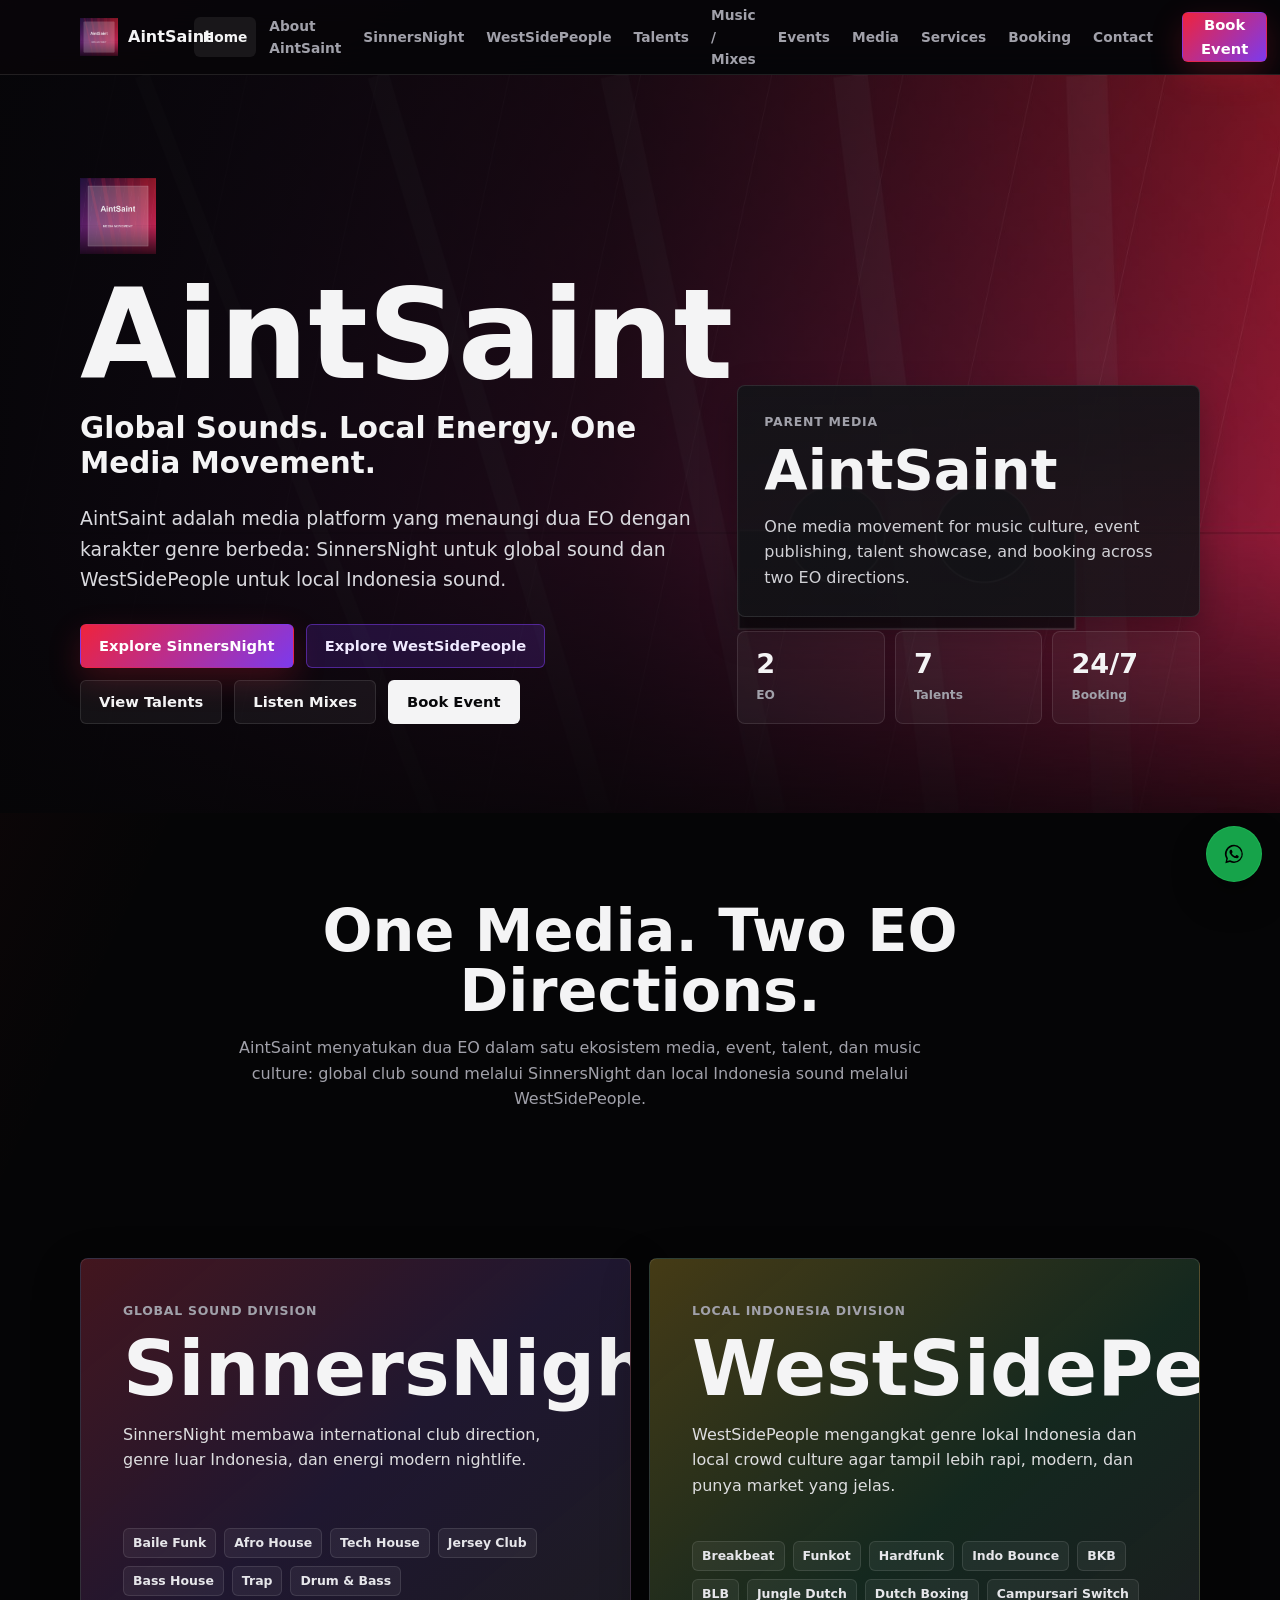
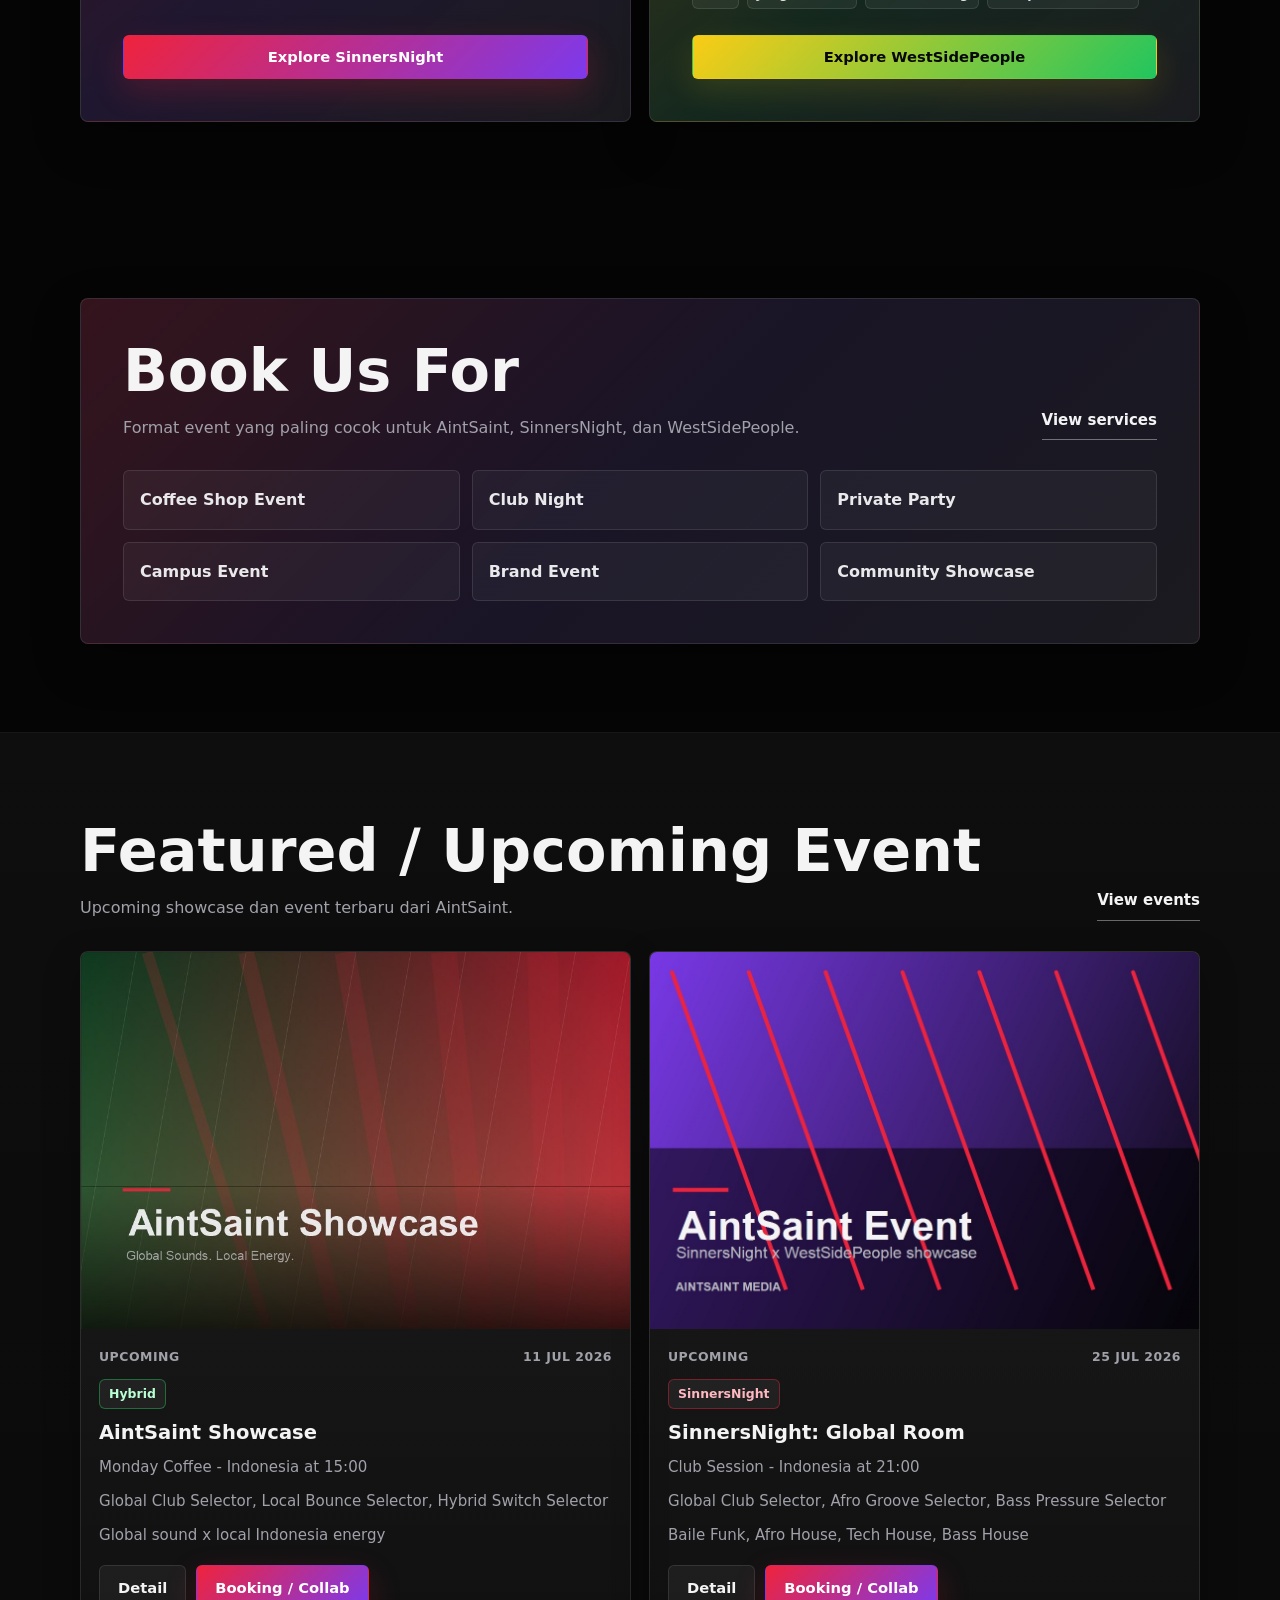
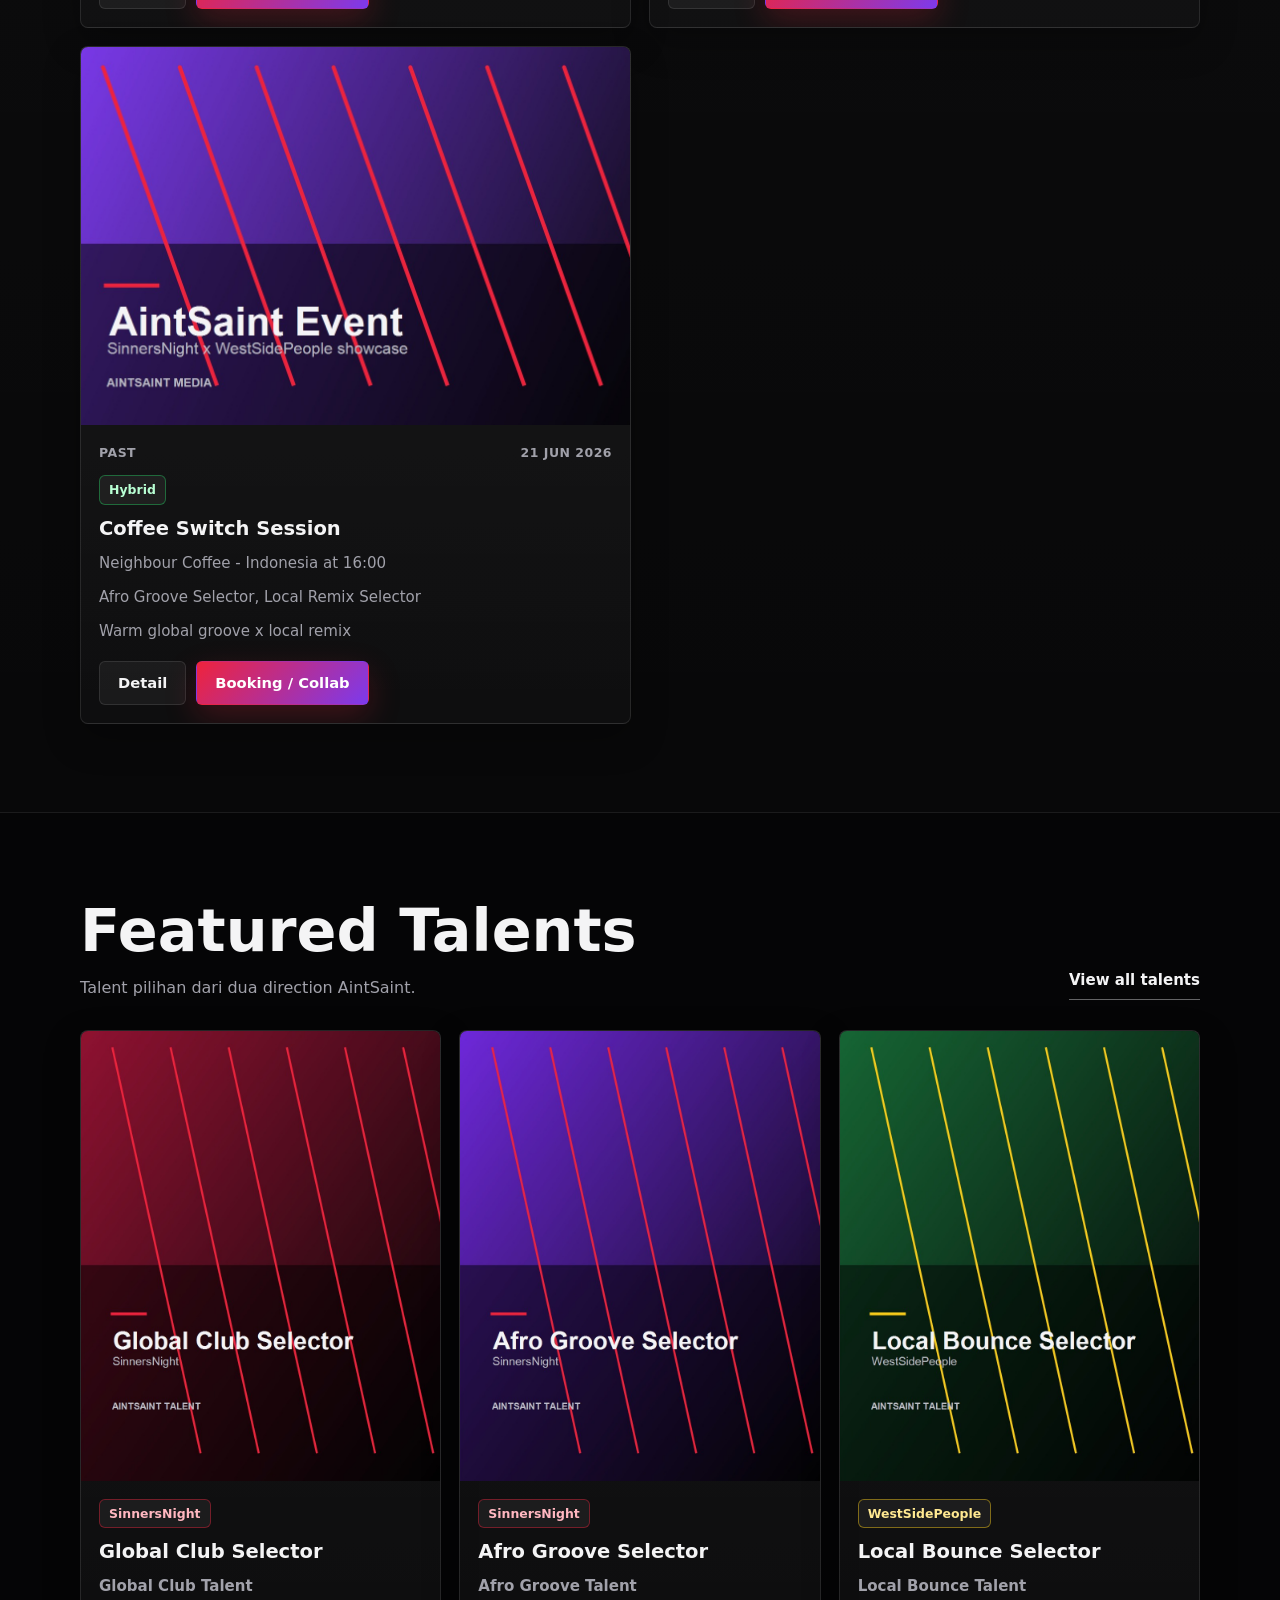
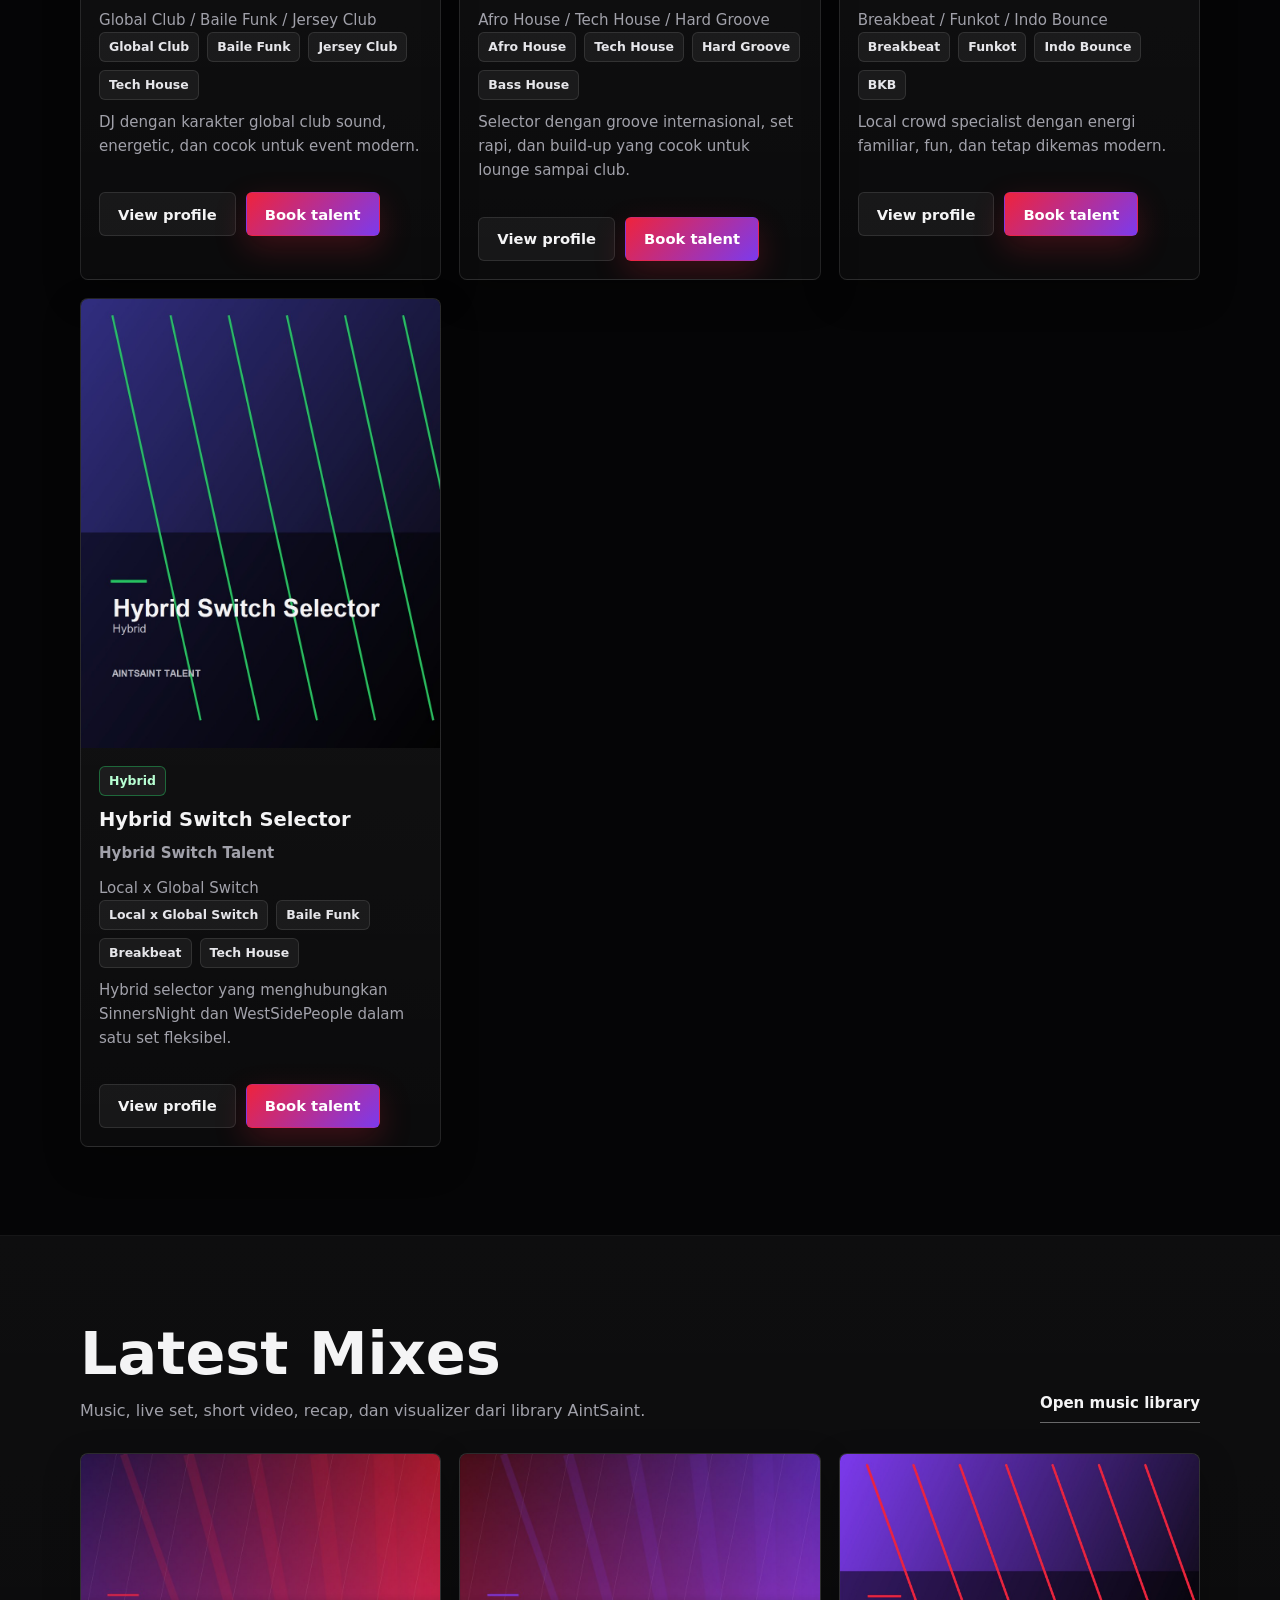
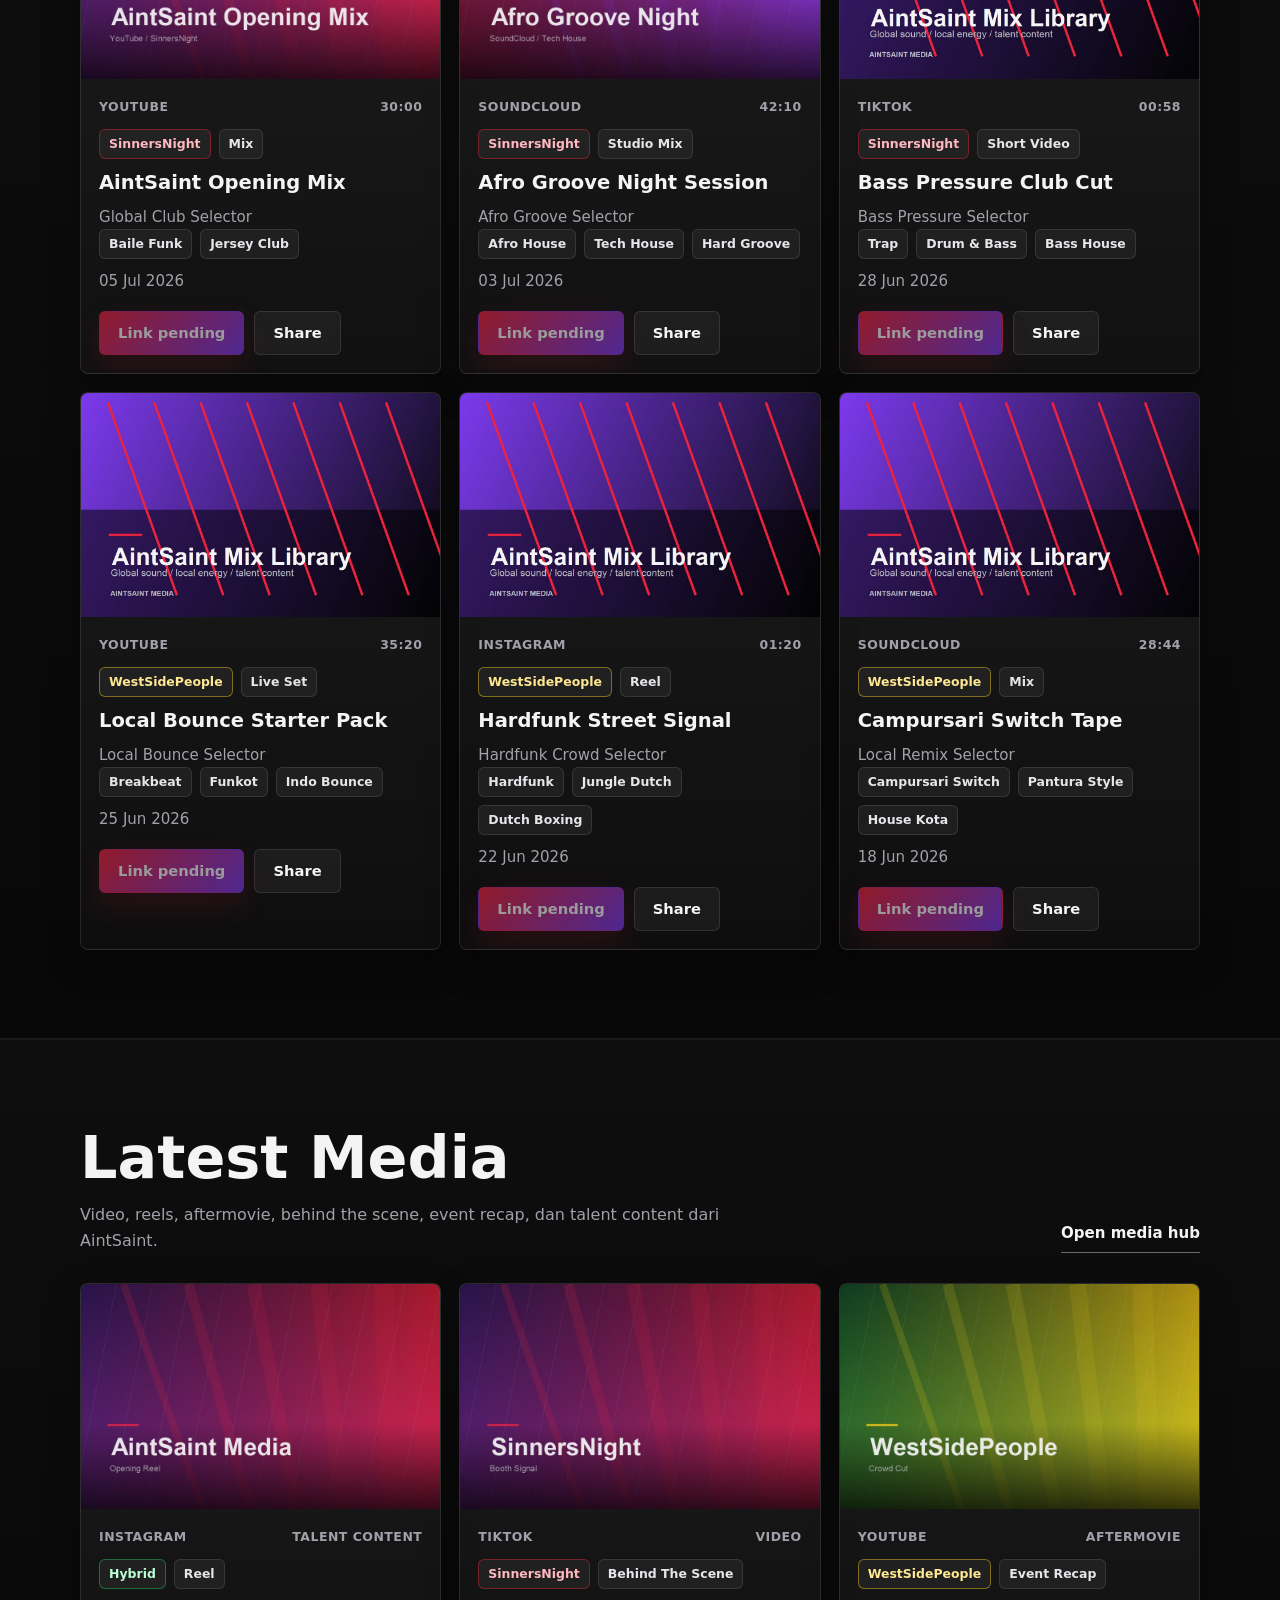
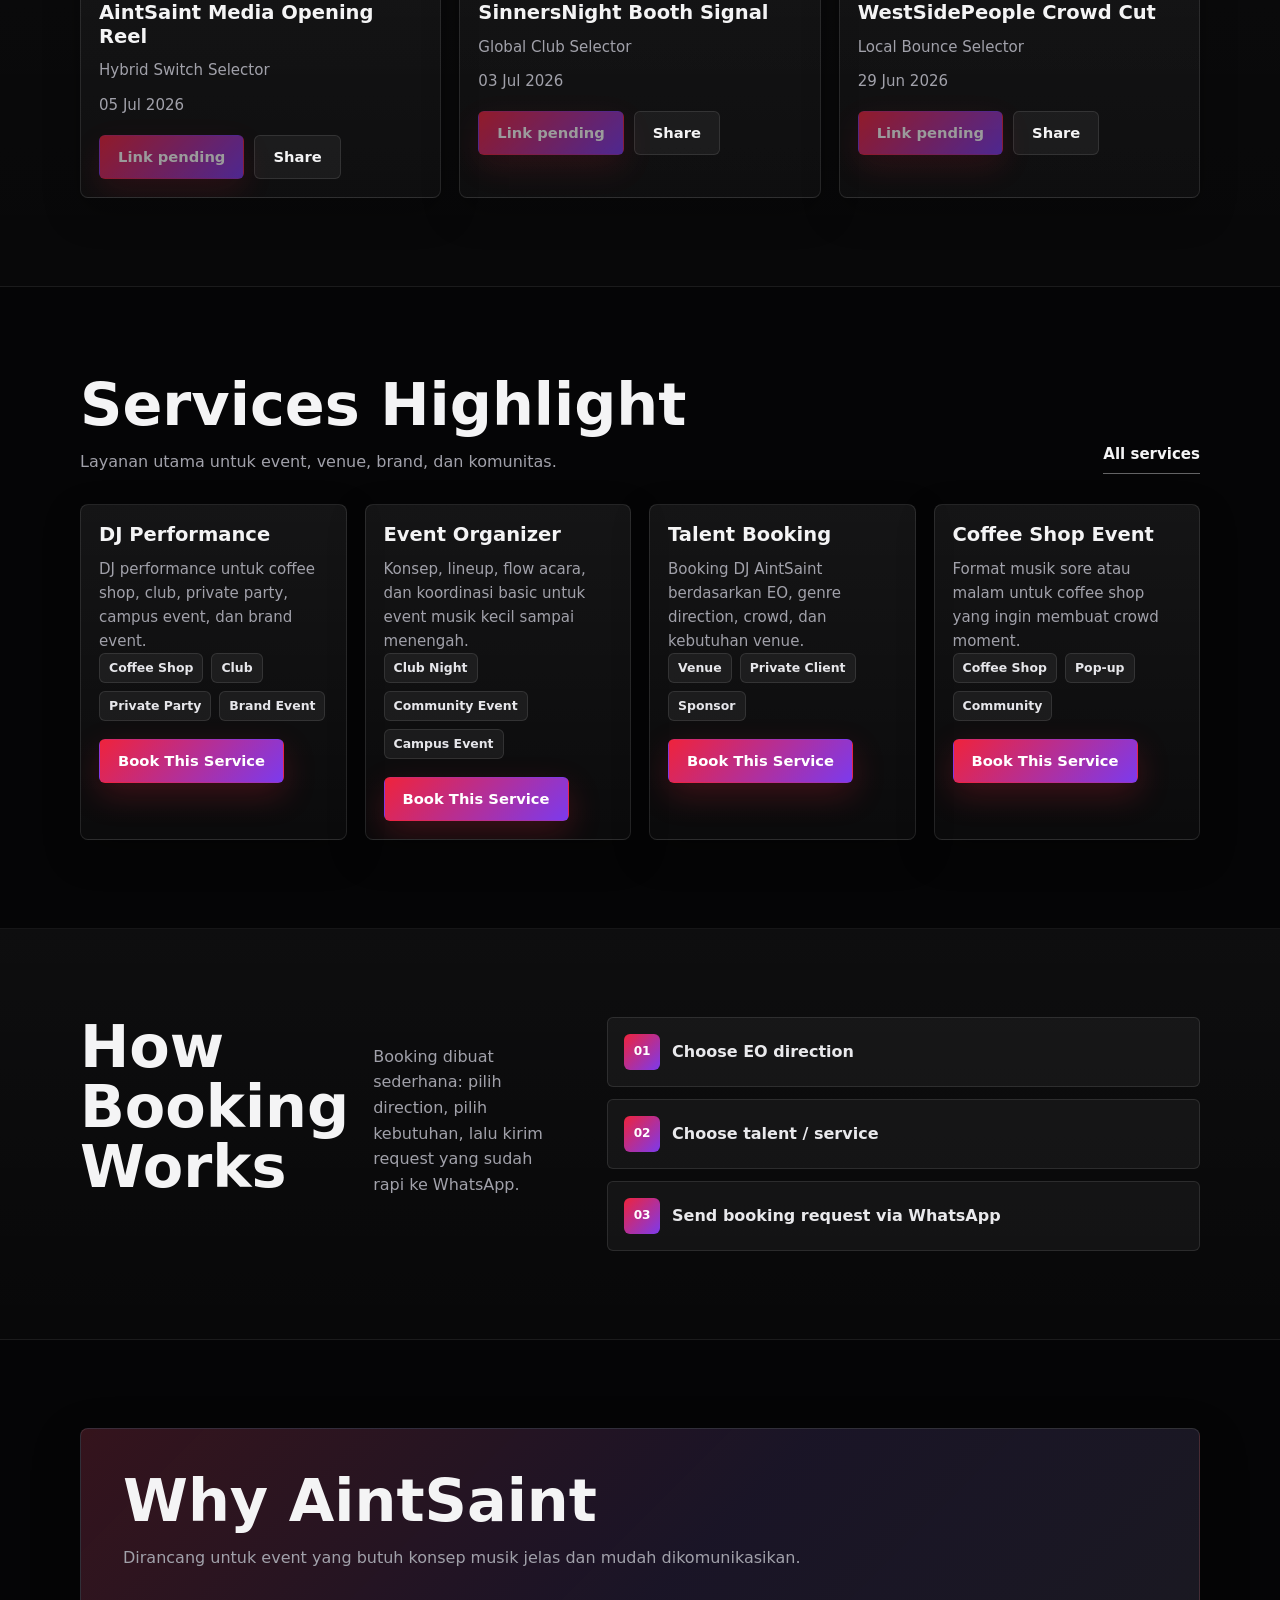
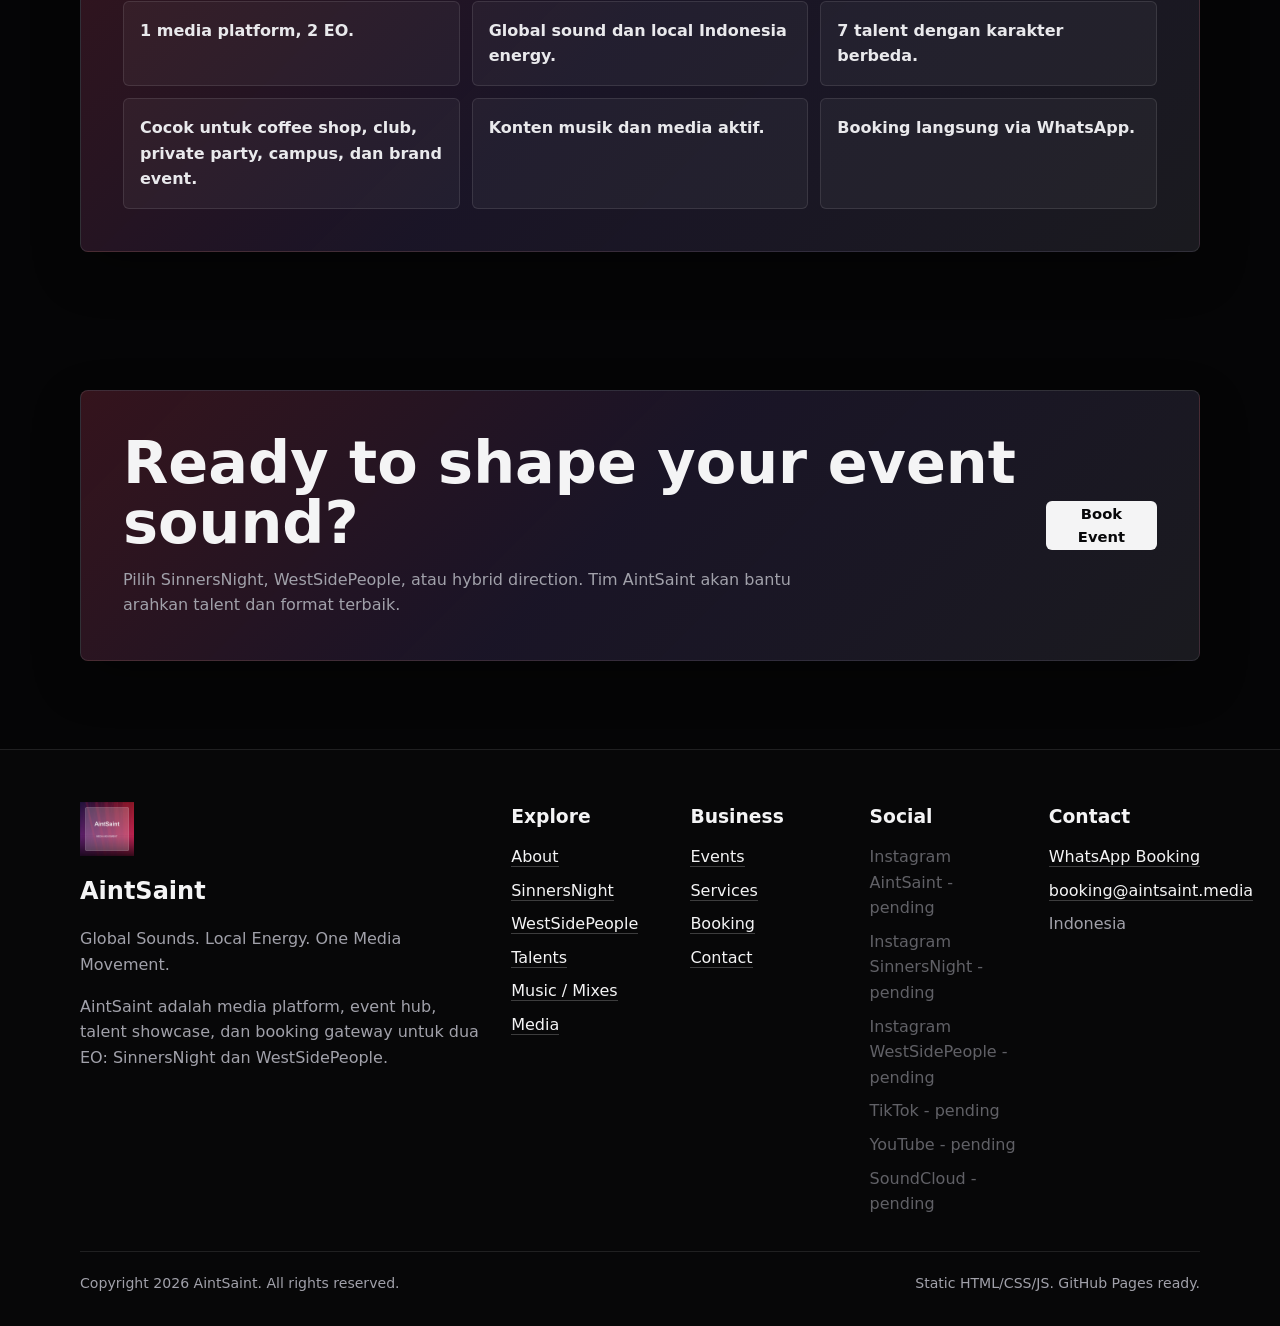
==== commit c82b0c88: "Revise AintSaint services and booking flow" ====
--- a/index.html
+++ b/index.html
@@ -83,6 +83,39 @@
       </section>
 
       <section class="section">
+        <div class="container feature-band reveal">
+          <div class="section-header">
+            <div>
+              <h2>Book Us For</h2>
+              <p>Format event yang paling cocok untuk AintSaint, SinnersNight, dan WestSidePeople.</p>
+            </div>
+            <a class="text-link" href="services.html">View services</a>
+          </div>
+          <div class="reason-grid">
+            <div>Coffee Shop Event</div>
+            <div>Club Night</div>
+            <div>Private Party</div>
+            <div>Campus Event</div>
+            <div>Brand Event</div>
+            <div>Community Showcase</div>
+          </div>
+        </div>
+      </section>
+
+      <section class="section section--soft">
+        <div class="container">
+          <div class="section-header">
+            <div>
+              <h2>Featured / Upcoming Event</h2>
+              <p>Upcoming showcase dan event terbaru dari AintSaint.</p>
+            </div>
+            <a class="text-link" href="events.html">View events</a>
+          </div>
+          <div id="home-events" class="event-grid"></div>
+        </div>
+      </section>
+
+      <section class="section">
         <div class="container">
           <div class="section-header">
             <div>
@@ -108,19 +141,6 @@
         </div>
       </section>
 
-      <section class="section">
-        <div class="container">
-          <div class="section-header">
-            <div>
-              <h2>Latest Events</h2>
-              <p>Upcoming showcase dan event terbaru dari AintSaint.</p>
-            </div>
-            <a class="text-link" href="events.html">View events</a>
-          </div>
-          <div id="home-events" class="event-grid"></div>
-        </div>
-      </section>
-
       <section class="section section--soft">
         <div class="container">
           <div class="section-header">
@@ -131,6 +151,33 @@
             <a class="text-link" href="media.html">Open media hub</a>
           </div>
           <div id="home-media" class="mix-grid"></div>
+        </div>
+      </section>
+
+      <section class="section">
+        <div class="container">
+          <div class="section-header">
+            <div>
+              <h2>Services Highlight</h2>
+              <p>Layanan utama untuk event, venue, brand, dan komunitas.</p>
+            </div>
+            <a class="text-link" href="services.html">All services</a>
+          </div>
+          <div id="home-services" class="service-grid service-grid--compact"></div>
+        </div>
+      </section>
+
+      <section class="section section--soft">
+        <div class="container two-column">
+          <div class="section-header reveal">
+            <h2>How Booking Works</h2>
+            <p>Booking dibuat sederhana: pilih direction, pilih kebutuhan, lalu kirim request yang sudah rapi ke WhatsApp.</p>
+          </div>
+          <div class="process-list reveal">
+            <div>Choose EO direction</div>
+            <div>Choose talent / service</div>
+            <div>Send booking request via WhatsApp</div>
+          </div>
         </div>
       </section>
 
@@ -163,6 +210,12 @@
         </div>
       </section>
     </main>
+    <div class="modal" id="event-modal" aria-hidden="true">
+      <div class="modal__panel" role="dialog" aria-modal="true" aria-labelledby="event-modal-title">
+        <button class="modal__close" type="button" data-close-modal aria-label="Close event detail">Close</button>
+        <div id="event-modal-content"></div>
+      </div>
+    </div>
     <div id="site-footer"></div>
     <a class="floating-whatsapp" href="booking.html" aria-label="Chat WhatsApp AintSaint" data-whatsapp-link>
       <img src="assets/icons/whatsapp.svg" alt="">
@@ -174,6 +227,7 @@
     <script src="assets/js/render-mixes.js"></script>
     <script src="assets/js/render-events.js"></script>
     <script src="assets/js/render-media.js"></script>
+    <script src="assets/js/render-services.js"></script>
   </body>
 </html>
 
--- a/assets/css/style.css
+++ b/assets/css/style.css
@@ -124,12 +124,12 @@
   align-items: center;
   border-radius: 6px;
   color: var(--color-muted);
-  font-size: 0.91rem;
+  font-size: 0.86rem;
   font-weight: 650;
 }
 
 .navbar a {
-  padding: 0 11px;
+  padding: 0 9px;
 }
 
 .navbar a:hover,
@@ -719,6 +719,10 @@
   background: linear-gradient(135deg, rgba(250, 204, 21, 0.2), rgba(34, 197, 94, 0.12)), #111116;
 }
 
+.media-categories {
+  margin-bottom: 24px;
+}
+
 .cta-band {
   display: flex;
   align-items: center;
@@ -973,9 +977,37 @@
   color: #b8ffd3;
 }
 
+.booking-preview {
+  display: block;
+  margin-top: 18px;
+}
+
+.booking-preview textarea {
+  min-height: 210px;
+}
+
+.booking-actions {
+  display: flex;
+  flex-wrap: wrap;
+  gap: 12px;
+  margin-top: 16px;
+}
+
 .booking-notes {
   display: grid;
   gap: 16px;
+}
+
+.is-disabled,
+.contact-card.is-disabled,
+.btn.is-disabled,
+.muted-link {
+  opacity: 0.58;
+  cursor: not-allowed;
+}
+
+.btn.is-disabled {
+  pointer-events: none;
 }
 
 .contact-alt a,
@@ -1097,7 +1129,7 @@
 
 .site-footer__grid {
   display: grid;
-  grid-template-columns: minmax(0, 1.1fr) repeat(3, minmax(140px, 0.3fr));
+  grid-template-columns: minmax(240px, 1.2fr) repeat(4, minmax(128px, 0.45fr));
   gap: 28px;
 }
 
